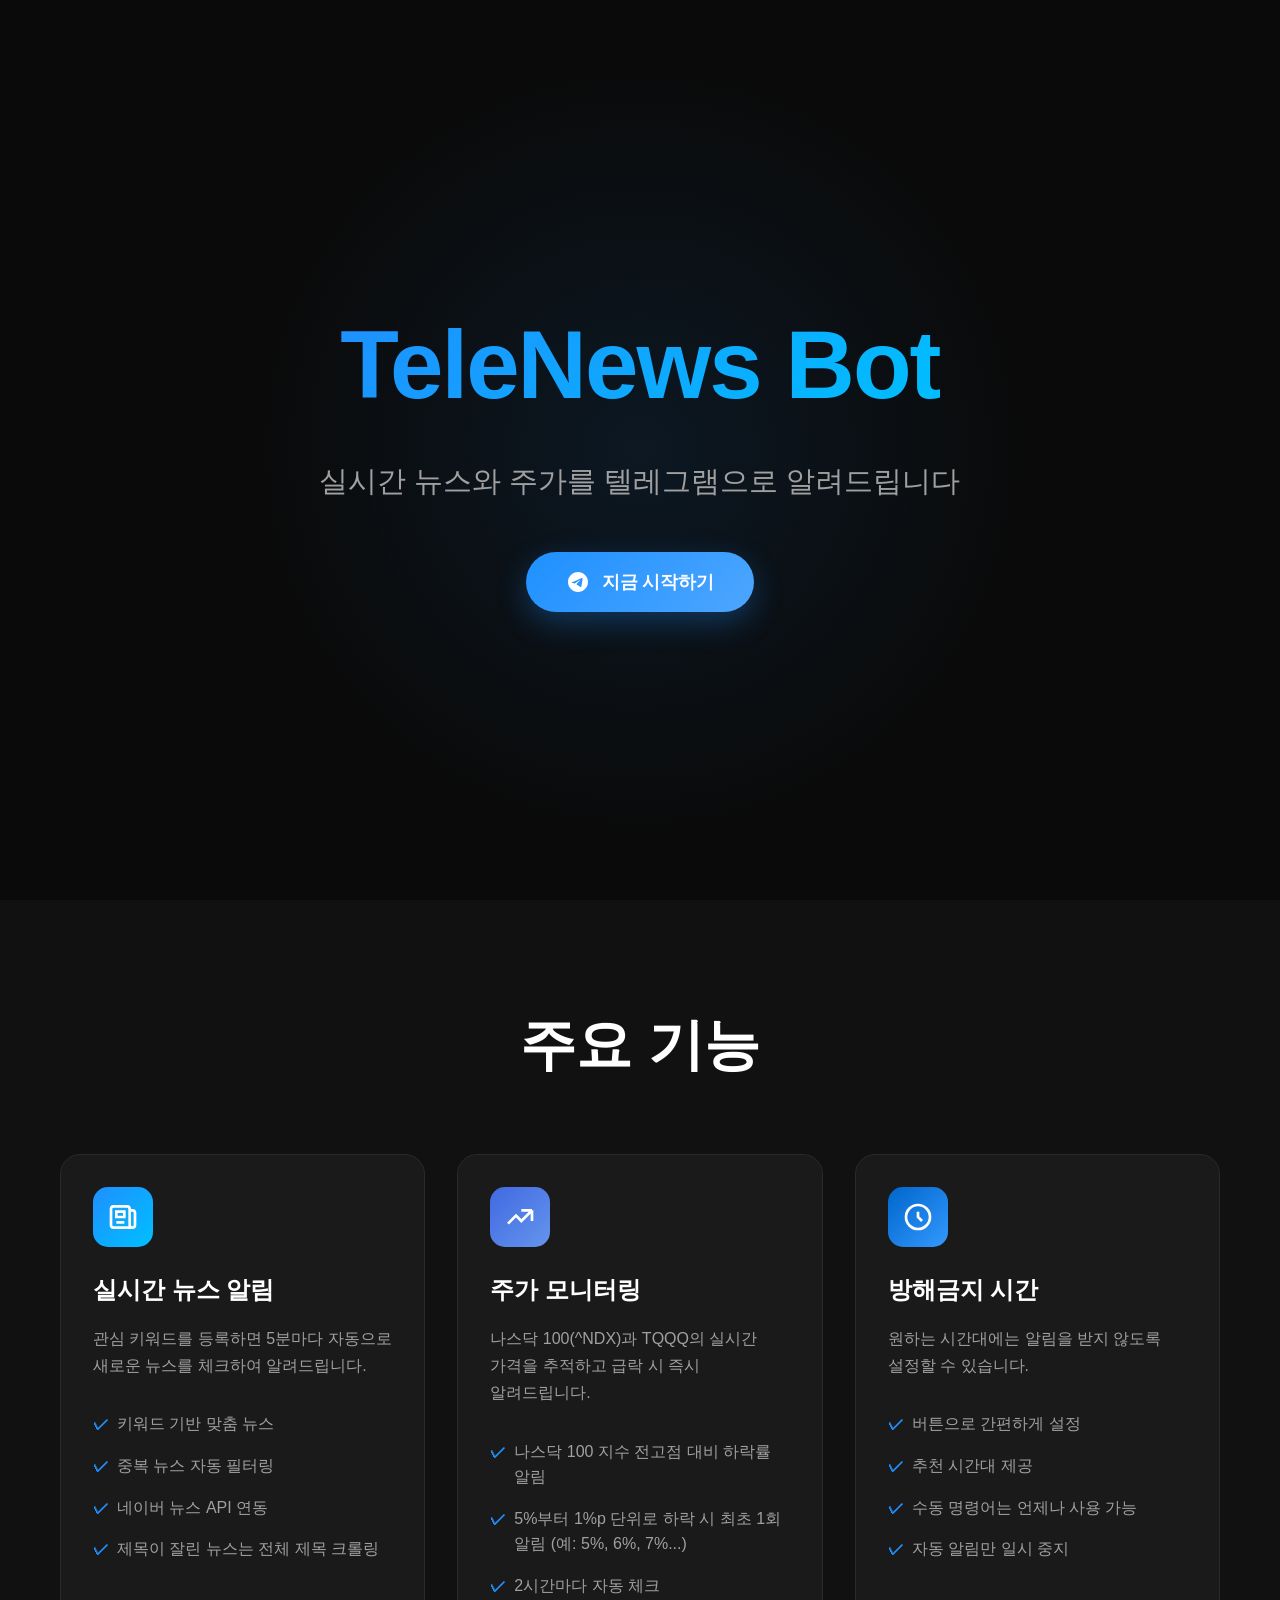
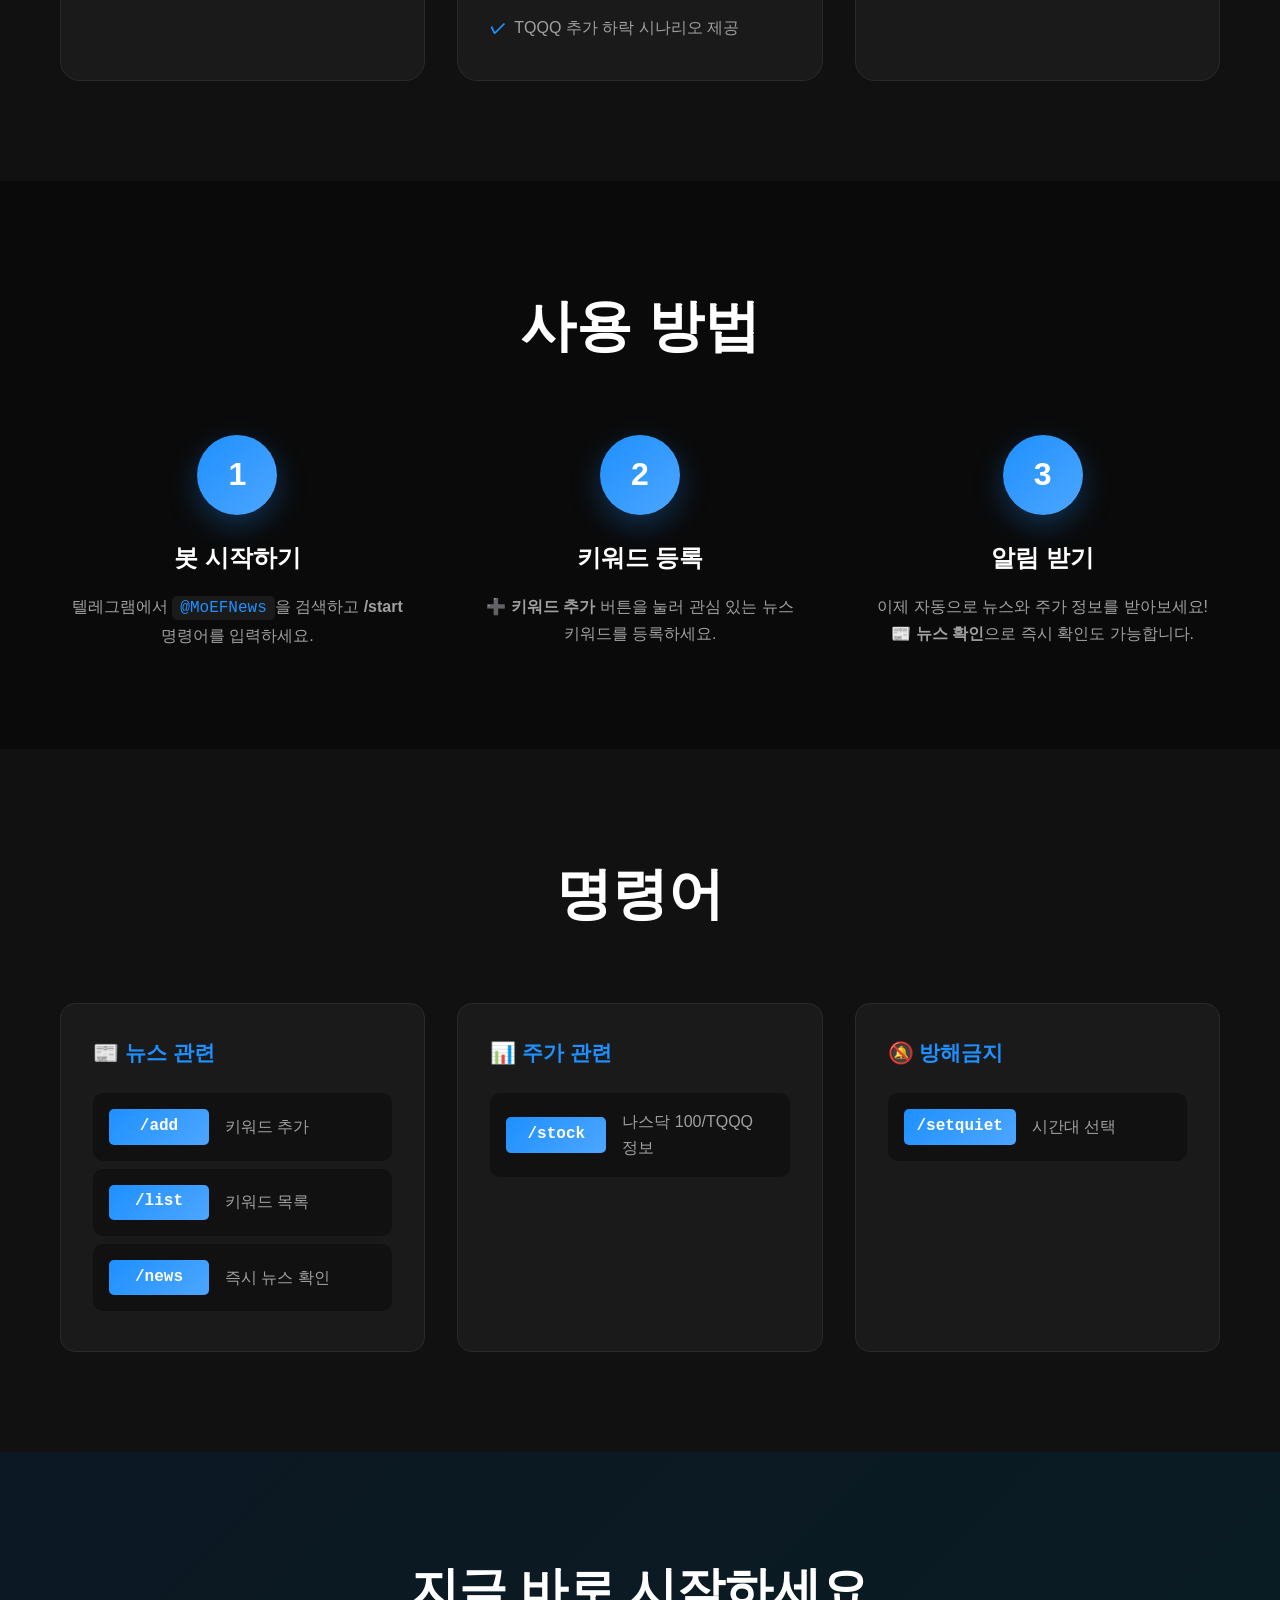
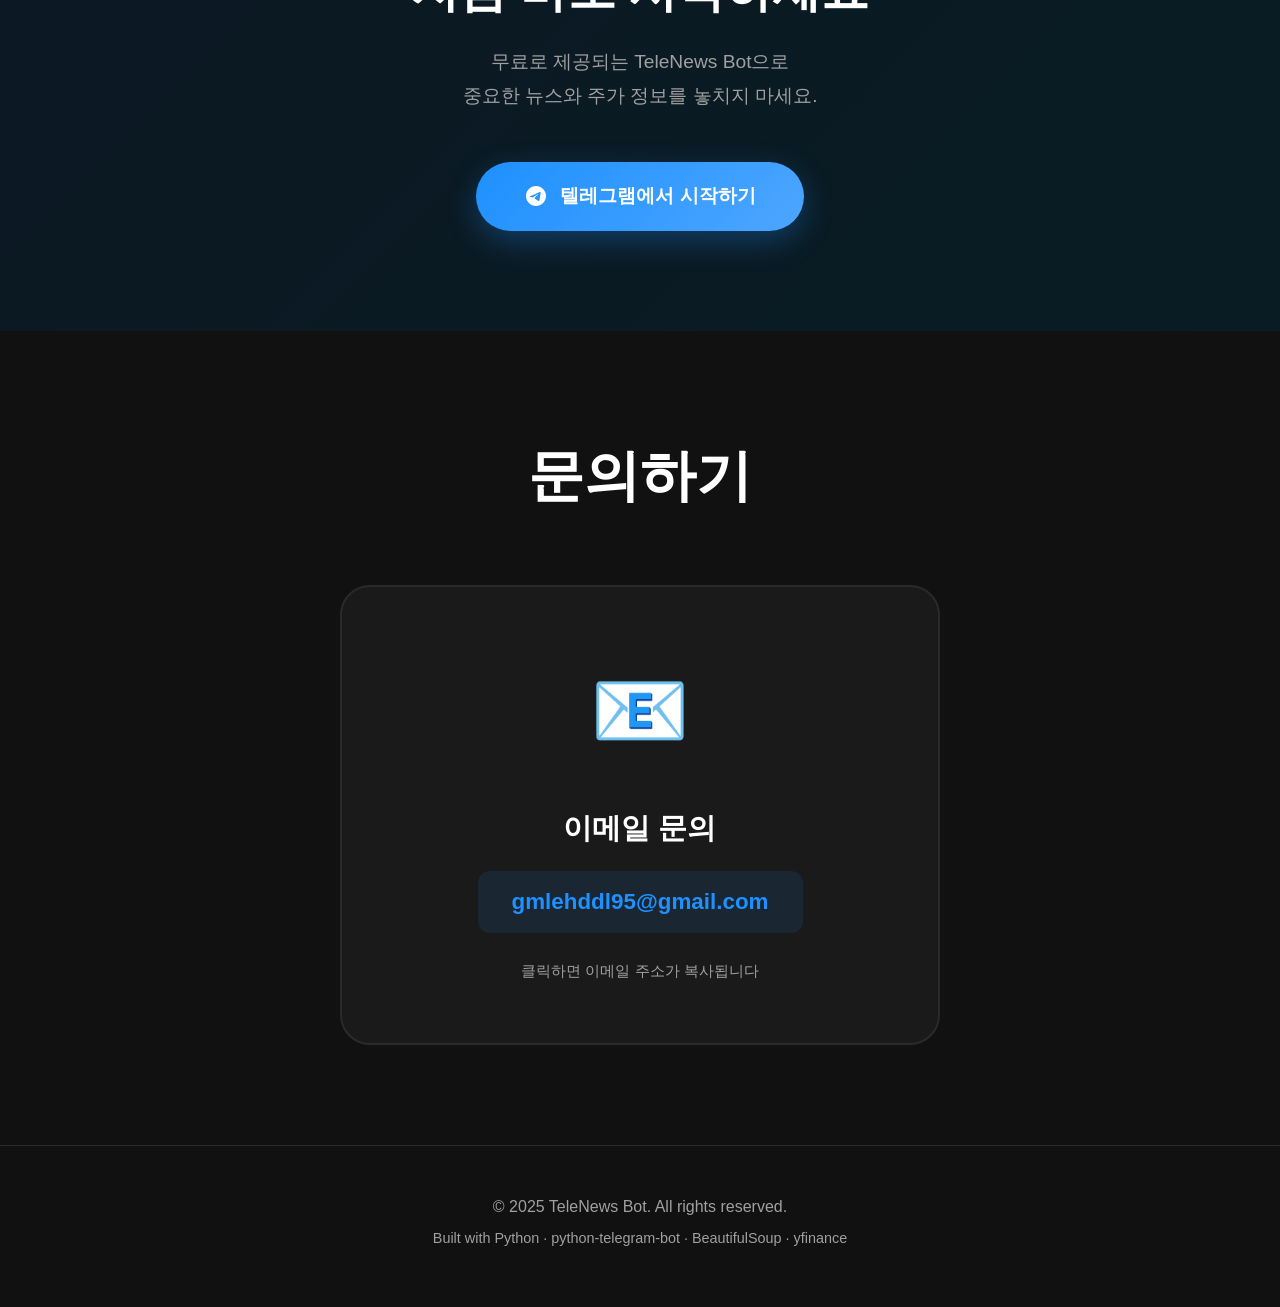
==== website/index.html @ cc32158d "TeleNews Bot v1.0 - 초기 배포" ====
<!DOCTYPE html>
<html lang="ko">
<head>
    <meta charset="UTF-8">
    <meta name="viewport" content="width=device-width, initial-scale=1.0">
    <title>TeleNews Bot - 실시간 뉴스 알림 텔레그램 봇</title>
    <link rel="stylesheet" href="style.css">
</head>
<body>
    <!-- Hero Section -->
    <section class="hero">
        <div class="container">
            <div class="hero-content">
                <h1 class="hero-title">
                    <span class="gradient-text">TeleNews Bot</span>
                </h1>
                <p class="hero-subtitle">
                    실시간 뉴스와 주가를 텔레그램으로 알려드립니다
                </p>
                <a href="https://t.me/MoEFNewsBot?start=welcome" class="cta-button" target="_blank">
                    <svg class="telegram-icon" viewBox="0 0 24 24" fill="currentColor">
                        <path d="M12 2C6.48 2 2 6.48 2 12s4.48 10 10 10 10-4.48 10-10S17.52 2 12 2zm4.64 6.8c-.15 1.58-.8 5.42-1.13 7.19-.14.75-.42 1-.68 1.03-.58.05-1.02-.38-1.58-.75-.88-.58-1.38-.94-2.23-1.5-.99-.65-.35-1.01.22-1.59.15-.15 2.71-2.48 2.76-2.69a.2.2 0 00-.05-.18c-.06-.05-.14-.03-.21-.02-.09.02-1.49.95-4.22 2.79-.4.27-.76.41-1.08.4-.36-.01-1.04-.2-1.55-.37-.63-.2-1.12-.31-1.08-.66.02-.18.27-.36.74-.55 2.92-1.27 4.86-2.11 5.83-2.51 2.78-1.16 3.35-1.36 3.73-1.36.08 0 .27.02.39.12.1.08.13.19.14.27-.01.06.01.24 0 .38z"/>
                    </svg>
                    지금 시작하기
                </a>
            </div>
        </div>
        <div class="hero-bg"></div>
    </section>

    <!-- Features Section -->
    <section class="features">
        <div class="container">
            <h2 class="section-title">주요 기능</h2>
            
            <div class="features-grid">
                <!-- Feature 1: News -->
                <div class="feature-card">
                    <div class="feature-icon news-icon">
                        <svg viewBox="0 0 24 24" fill="none" stroke="currentColor" stroke-width="2">
                            <path d="M19 20H5a2 2 0 01-2-2V6a2 2 0 012-2h10a2 2 0 012 2v1m2 13a2 2 0 01-2-2V7m2 13a2 2 0 002-2V9a2 2 0 00-2-2h-2m-4-3H9M7 16h6M7 8h6v4H7V8z"/>
                        </svg>
                    </div>
                    <h3 class="feature-title">실시간 뉴스 알림</h3>
                    <p class="feature-description">
                        관심 키워드를 등록하면 5분마다 자동으로 새로운 뉴스를 체크하여 알려드립니다.
                    </p>
                    <ul class="feature-list">
                        <li>키워드 기반 맞춤 뉴스</li>
                        <li>중복 뉴스 자동 필터링</li>
                        <li>네이버 뉴스 API 연동</li>
                        <li>제목이 잘린 뉴스는 전체 제목 크롤링</li>
                    </ul>
                </div>

                <!-- Feature 2: Stock -->
                <div class="feature-card">
                    <div class="feature-icon stock-icon">
                        <svg viewBox="0 0 24 24" fill="none" stroke="currentColor" stroke-width="2">
                            <path d="M13 7h8m0 0v8m0-8l-8 8-4-4-6 6"/>
                        </svg>
                    </div>
                    <h3 class="feature-title">주가 모니터링</h3>
                    <p class="feature-description">
                        나스닥 100(^NDX)과 TQQQ의 실시간 가격을 추적하고 급락 시 즉시 알려드립니다.
                    </p>
                    <ul class="feature-list">
                        <li>나스닥 100 지수 전고점 대비 하락률 알림</li>
                        <li>5%부터 1%p 단위로 하락 시 최초 1회 알림 (예: 5%, 6%, 7%...)</li>
                        <li>2시간마다 자동 체크</li>
                        <li>TQQQ 추가 하락 시나리오 제공</li>
                    </ul>
                </div>

                <!-- Feature 3: DND -->
                <div class="feature-card">
                    <div class="feature-icon dnd-icon">
                        <svg viewBox="0 0 24 24" fill="none" stroke="currentColor" stroke-width="2">
                            <path d="M12 8v4l3 3m6-3a9 9 0 11-18 0 9 9 0 0118 0z"/>
                        </svg>
                    </div>
                    <h3 class="feature-title">방해금지 시간</h3>
                    <p class="feature-description">
                        원하는 시간대에는 알림을 받지 않도록 설정할 수 있습니다.
                    </p>
                    <ul class="feature-list">
                        <li>버튼으로 간편하게 설정</li>
                        <li>추천 시간대 제공</li>
                        <li>수동 명령어는 언제나 사용 가능</li>
                        <li>자동 알림만 일시 중지</li>
                    </ul>
                </div>

            </div>
        </div>
    </section>

    <!-- How It Works Section -->
    <section class="how-it-works">
        <div class="container">
            <h2 class="section-title">사용 방법</h2>
            
            <div class="steps-grid">
                <div class="step">
                    <div class="step-number">1</div>
                    <h3 class="step-title">봇 시작하기</h3>
                    <p class="step-description">
                        텔레그램에서 <code>@MoEFNews</code>을 검색하고 <strong>/start</strong> 명령어를 입력하세요.
                    </p>
                </div>

                <div class="step">
                    <div class="step-number">2</div>
                    <h3 class="step-title">키워드 등록</h3>
                    <p class="step-description">
                        <strong>➕ 키워드 추가</strong> 버튼을 눌러 관심 있는 뉴스 키워드를 등록하세요.
                    </p>
                </div>

                <div class="step">
                    <div class="step-number">3</div>
                    <h3 class="step-title">알림 받기</h3>
                    <p class="step-description">
                        이제 자동으로 뉴스와 주가 정보를 받아보세요! <br> <strong>📰 뉴스 확인</strong>으로 즉시 확인도 가능합니다.
                    </p>
                </div>
            </div>
        </div>
    </section>

    <!-- Commands Section -->
    <section class="commands">
        <div class="container">
            <h2 class="section-title">명령어</h2>
            
            <div class="commands-grid">
                <div class="command-group">
                    <h3 class="command-group-title">📰 뉴스 관련</h3>
                    <div class="command-item">
                        <code>/add</code>
                        <span>키워드 추가</span>
                    </div>
                    <div class="command-item">
                        <code>/list</code>
                        <span>키워드 목록</span>
                    </div>
                    <div class="command-item">
                        <code>/news</code>
                        <span>즉시 뉴스 확인</span>
                    </div>
                </div>

                <div class="command-group">
                    <h3 class="command-group-title">📊 주가 관련</h3>
                    <div class="command-item">
                        <code>/stock</code>
                        <span>나스닥 100/TQQQ 정보</span>
                    </div>
                </div>

                <div class="command-group">
                    <h3 class="command-group-title">🔕 방해금지</h3>
                    <div class="command-item">
                        <code>/setquiet</code>
                        <span>시간대 선택</span>
                    </div>
                </div>
            </div>
        </div>
    </section>

    <!-- CTA Section -->
    <section class="cta-section">
        <div class="container">
            <h2 class="cta-title">지금 바로 시작하세요</h2>
            <p class="cta-subtitle">
                무료로 제공되는 TeleNews Bot으로<br>
                중요한 뉴스와 주가 정보를 놓치지 마세요.
            </p>
            <a href="https://t.me/MoEFNewsBot?start=welcome" class="cta-button large" target="_blank">
                <svg class="telegram-icon" viewBox="0 0 24 24" fill="currentColor">
                    <path d="M12 2C6.48 2 2 6.48 2 12s4.48 10 10 10 10-4.48 10-10S17.52 2 12 2zm4.64 6.8c-.15 1.58-.8 5.42-1.13 7.19-.14.75-.42 1-.68 1.03-.58.05-1.02-.38-1.58-.75-.88-.58-1.38-.94-2.23-1.5-.99-.65-.35-1.01.22-1.59.15-.15 2.71-2.48 2.76-2.69a.2.2 0 00-.05-.18c-.06-.05-.14-.03-.21-.02-.09.02-1.49.95-4.22 2.79-.4.27-.76.41-1.08.4-.36-.01-1.04-.2-1.55-.37-.63-.2-1.12-.31-1.08-.66.02-.18.27-.36.74-.55 2.92-1.27 4.86-2.11 5.83-2.51 2.78-1.16 3.35-1.36 3.73-1.36.08 0 .27.02.39.12.1.08.13.19.14.27-.01.06.01.24 0 .38z"/>
                </svg>
                텔레그램에서 시작하기
            </a>
        </div>
    </section>

    <!-- Contact Section -->
    <section class="contact" id="contact">
        <div class="container">
            <h2 class="section-title">문의하기</h2>
            

            <div class="contact-simple">
                <div class="email-card">
                    <div class="email-icon">📧</div>
                    <h3>이메일 문의</h3>
                    <button class="email-link" id="copyEmailBtn" data-email="gmlehddl95@gmail.com">
                        gmlehddl95@gmail.com
                    </button>
                    <p class="email-note" id="emailNote">클릭하면 이메일 주소가 복사됩니다</p>
                </div>
            </div>
        </div>
    </section>

    <!-- Footer -->
    <footer class="footer">
        <div class="container">
            <p>&copy; 2025 TeleNews Bot. All rights reserved.</p>
            <p class="footer-tech">
                Built with Python · python-telegram-bot · BeautifulSoup · yfinance
            </p>
        </div>
    </footer>

    <script src="script.js"></script>
</body>
</html>
---- website/style.css ----
* {
    margin: 0;
    padding: 0;
    box-sizing: border-box;
}

:root {
    --bg-primary: #0a0a0a;
    --bg-secondary: #111111;
    --bg-card: #1a1a1a;
    --text-primary: #ffffff;
    --text-secondary: #a0a0a0;
    --accent-blue: #1e90ff;
    --accent-blue-dark: #1570cd;
    --accent-blue-light: #4da6ff;
    --gradient-start: #1e90ff;
    --gradient-end: #00bfff;
    --border-color: #2a2a2a;
}

body {
    font-family: -apple-system, BlinkMacSystemFont, 'Segoe UI', Roboto, 'Helvetica Neue', Arial, sans-serif;
    background-color: var(--bg-primary);
    color: var(--text-primary);
    line-height: 1.6;
    overflow-x: hidden;
    word-break: keep-all;
    word-wrap: break-word;
}

.container {
    max-width: 1200px;
    margin: 0 auto;
    padding: 0 20px;
}

/* Hero Section */
.hero {
    position: relative;
    min-height: 100vh;
    display: flex;
    align-items: center;
    justify-content: center;
    overflow: hidden;
}

.hero-bg {
    position: absolute;
    top: 0;
    left: 0;
    right: 0;
    bottom: 0;
    background: radial-gradient(circle at 50% 50%, rgba(30, 144, 255, 0.1) 0%, transparent 50%);
    z-index: 0;
}

.hero-content {
    position: relative;
    z-index: 1;
    text-align: center;
    animation: fadeInUp 1s ease-out;
}

.hero-title {
    font-size: clamp(3rem, 8vw, 6rem);
    font-weight: 800;
    margin-bottom: 1rem;
    letter-spacing: -0.02em;
}

.gradient-text {
    background: linear-gradient(135deg, var(--gradient-start), var(--gradient-end));
    -webkit-background-clip: text;
    -webkit-text-fill-color: transparent;
    background-clip: text;
}

.hero-subtitle {
    font-size: clamp(1.2rem, 3vw, 1.8rem);
    color: var(--text-secondary);
    margin-bottom: 3rem;
    font-weight: 300;
}

.cta-button {
    display: inline-flex;
    align-items: center;
    gap: 0.75rem;
    padding: 1rem 2.5rem;
    background: linear-gradient(135deg, var(--accent-blue), var(--accent-blue-light));
    color: white;
    text-decoration: none;
    border-radius: 50px;
    font-size: 1.1rem;
    font-weight: 600;
    transition: all 0.3s ease;
    box-shadow: 0 10px 30px rgba(30, 144, 255, 0.3);
}

.cta-button:hover {
    transform: translateY(-3px);
    box-shadow: 0 15px 40px rgba(30, 144, 255, 0.4);
}

.cta-button.large {
    padding: 1.2rem 3rem;
    font-size: 1.2rem;
}

.telegram-icon {
    width: 24px;
    height: 24px;
}

/* Section Styles */
section {
    padding: 100px 0;
}

.section-title {
    font-size: clamp(2.5rem, 5vw, 3.5rem);
    text-align: center;
    margin-bottom: 4rem;
    font-weight: 700;
}

/* Features Section */
.features {
    background-color: var(--bg-secondary);
}

.features-grid {
    display: grid;
    grid-template-columns: repeat(auto-fit, minmax(280px, 1fr));
    gap: 2rem;
}

.feature-card {
    background: var(--bg-card);
    border: 1px solid var(--border-color);
    border-radius: 20px;
    padding: 2rem;
    transition: all 0.3s ease;
}

.feature-card:hover {
    transform: translateY(-10px);
    border-color: var(--accent-blue);
    box-shadow: 0 20px 40px rgba(30, 144, 255, 0.2);
}

.feature-icon {
    width: 60px;
    height: 60px;
    border-radius: 15px;
    display: flex;
    align-items: center;
    justify-content: center;
    margin-bottom: 1.5rem;
}

.feature-icon svg {
    width: 32px;
    height: 32px;
}

.news-icon {
    background: linear-gradient(135deg, #1e90ff, #00bfff);
    color: white;
}

.stock-icon {
    background: linear-gradient(135deg, #4169e1, #6495ed);
    color: white;
}

.dnd-icon {
    background: linear-gradient(135deg, #0066cc, #3399ff);
    color: white;
}

.ui-icon {
    background: linear-gradient(135deg, #1e3a8a, #3b82f6);
    color: white;
}

.feature-title {
    font-size: 1.5rem;
    margin-bottom: 1rem;
    font-weight: 600;
}

.feature-description {
    color: var(--text-secondary);
    margin-bottom: 1.5rem;
    line-height: 1.7;
}

.feature-list {
    list-style: none;
}

.feature-list li {
    padding: 0.5rem 0;
    color: var(--text-secondary);
    position: relative;
    padding-left: 1.5rem;
}

.feature-list li::before {
    content: "✓";
    position: absolute;
    left: 0;
    color: var(--accent-blue);
    font-weight: bold;
}

/* How It Works Section */
.steps-grid {
    display: grid;
    grid-template-columns: repeat(auto-fit, minmax(300px, 1fr));
    gap: 3rem;
}

.step {
    text-align: center;
    position: relative;
}

.step-number {
    width: 80px;
    height: 80px;
    background: linear-gradient(135deg, var(--accent-blue), var(--accent-blue-light));
    border-radius: 50%;
    display: flex;
    align-items: center;
    justify-content: center;
    font-size: 2rem;
    font-weight: 700;
    margin: 0 auto 1.5rem;
    box-shadow: 0 10px 30px rgba(30, 144, 255, 0.3);
}

.step-title {
    font-size: 1.5rem;
    margin-bottom: 1rem;
    font-weight: 600;
}

.step-description {
    color: var(--text-secondary);
    line-height: 1.7;
}

.step-description code {
    background: var(--bg-card);
    padding: 0.2rem 0.5rem;
    border-radius: 5px;
    color: var(--accent-blue);
    font-family: 'Courier New', monospace;
}

/* Commands Section */
.commands {
    background-color: var(--bg-secondary);
}

.commands-grid {
    display: grid;
    grid-template-columns: repeat(auto-fit, minmax(300px, 1fr));
    gap: 2rem;
}

.command-group {
    background: var(--bg-card);
    border: 1px solid var(--border-color);
    border-radius: 15px;
    padding: 2rem;
}

.command-group-title {
    font-size: 1.3rem;
    margin-bottom: 1.5rem;
    color: var(--accent-blue);
    font-weight: 600;
}

.command-item {
    display: flex;
    align-items: center;
    gap: 1rem;
    padding: 1rem;
    margin-bottom: 0.5rem;
    background: var(--bg-secondary);
    border-radius: 10px;
    transition: all 0.2s ease;
}

.command-item:hover {
    background: var(--bg-primary);
    transform: translateX(5px);
}

.command-item code {
    background: linear-gradient(135deg, var(--accent-blue), var(--accent-blue-light));
    color: white;
    padding: 0.3rem 0.8rem;
    border-radius: 5px;
    font-family: 'Courier New', monospace;
    font-weight: 600;
    min-width: 100px;
    text-align: center;
}

.command-item span {
    color: var(--text-secondary);
}

/* CTA Section */
.cta-section {
    text-align: center;
    background: linear-gradient(135deg, rgba(30, 144, 255, 0.1), rgba(0, 191, 255, 0.1));
}

.cta-title {
    font-size: clamp(2rem, 4vw, 3rem);
    margin-bottom: 1rem;
    font-weight: 700;
}

.cta-subtitle {
    font-size: 1.2rem;
    color: var(--text-secondary);
    margin-bottom: 3rem;
    line-height: 1.8;
}

/* Contact Section */
.contact {
    background-color: var(--bg-secondary);
}

.contact-simple {
    max-width: 600px;
    margin: 0 auto;
}

.email-card {
    background: var(--bg-card);
    padding: 60px 40px;
    border-radius: 30px;
    border: 2px solid var(--border-color);
    text-align: center;
    transition: all 0.4s ease;
}

.email-card:hover {
    transform: translateY(-10px);
    border-color: var(--accent-blue);
    box-shadow: 0 20px 60px rgba(30, 144, 255, 0.2);
}

.email-icon {
    font-size: 5rem;
    margin-bottom: 30px;
    animation: float 3s ease-in-out infinite;
}

.email-card h3 {
    font-size: 1.8rem;
    color: var(--text-primary);
    margin-bottom: 20px;
    font-weight: 700;
}

.email-link {
    display: inline-block;
    font-size: 1.4rem;
    color: var(--accent-blue);
    text-decoration: none;
    padding: 16px 32px;
    background: rgba(30, 144, 255, 0.1);
    border-radius: 12px;
    margin-bottom: 16px;
    transition: all 0.3s ease;
    font-weight: 600;
    border: 2px solid transparent;
    cursor: pointer;
    font-family: inherit;
}

.email-link:hover {
    background: rgba(30, 144, 255, 0.2);
    transform: scale(1.05);
    border-color: var(--accent-blue);
}

.email-link:active {
    transform: scale(0.98);
}

.email-link.copied {
    background: rgba(34, 197, 94, 0.2);
    border-color: #22c55e;
    color: #22c55e;
}

.email-note {
    color: var(--text-secondary);
    font-size: 0.95rem;
    margin-top: 10px;
}

/* Footer */
.footer {
    background-color: var(--bg-secondary);
    text-align: center;
    padding: 3rem 0;
    border-top: 1px solid var(--border-color);
}

.footer p {
    color: var(--text-secondary);
    margin-bottom: 0.5rem;
}

.footer-tech {
    font-size: 0.9rem;
    color: #666;
}

/* Animations */
@keyframes fadeInUp {
    from {
        opacity: 0;
        transform: translateY(30px);
    }
    to {
        opacity: 1;
        transform: translateY(0);
    }
}

/* Responsive Design */
@media (max-width: 768px) {
    section {
        padding: 60px 0;
    }

    .hero {
        min-height: 80vh;
    }

    .features-grid,
    .steps-grid,
    .commands-grid {
        grid-template-columns: 1fr;
    }

    .email-card {
        padding: 40px 20px;
    }

    .email-link {
        font-size: 1.1rem;
        padding: 12px 24px;
    }

    .cta-button {
        padding: 0.9rem 2rem;
        font-size: 1rem;
    }

    .cta-button.large {
        padding: 1rem 2.5rem;
        font-size: 1.1rem;
    }
}

/* Smooth Scrolling */
html {
    scroll-behavior: smooth;
}

/* Selection */
::selection {
    background-color: var(--accent-blue);
    color: white;
}
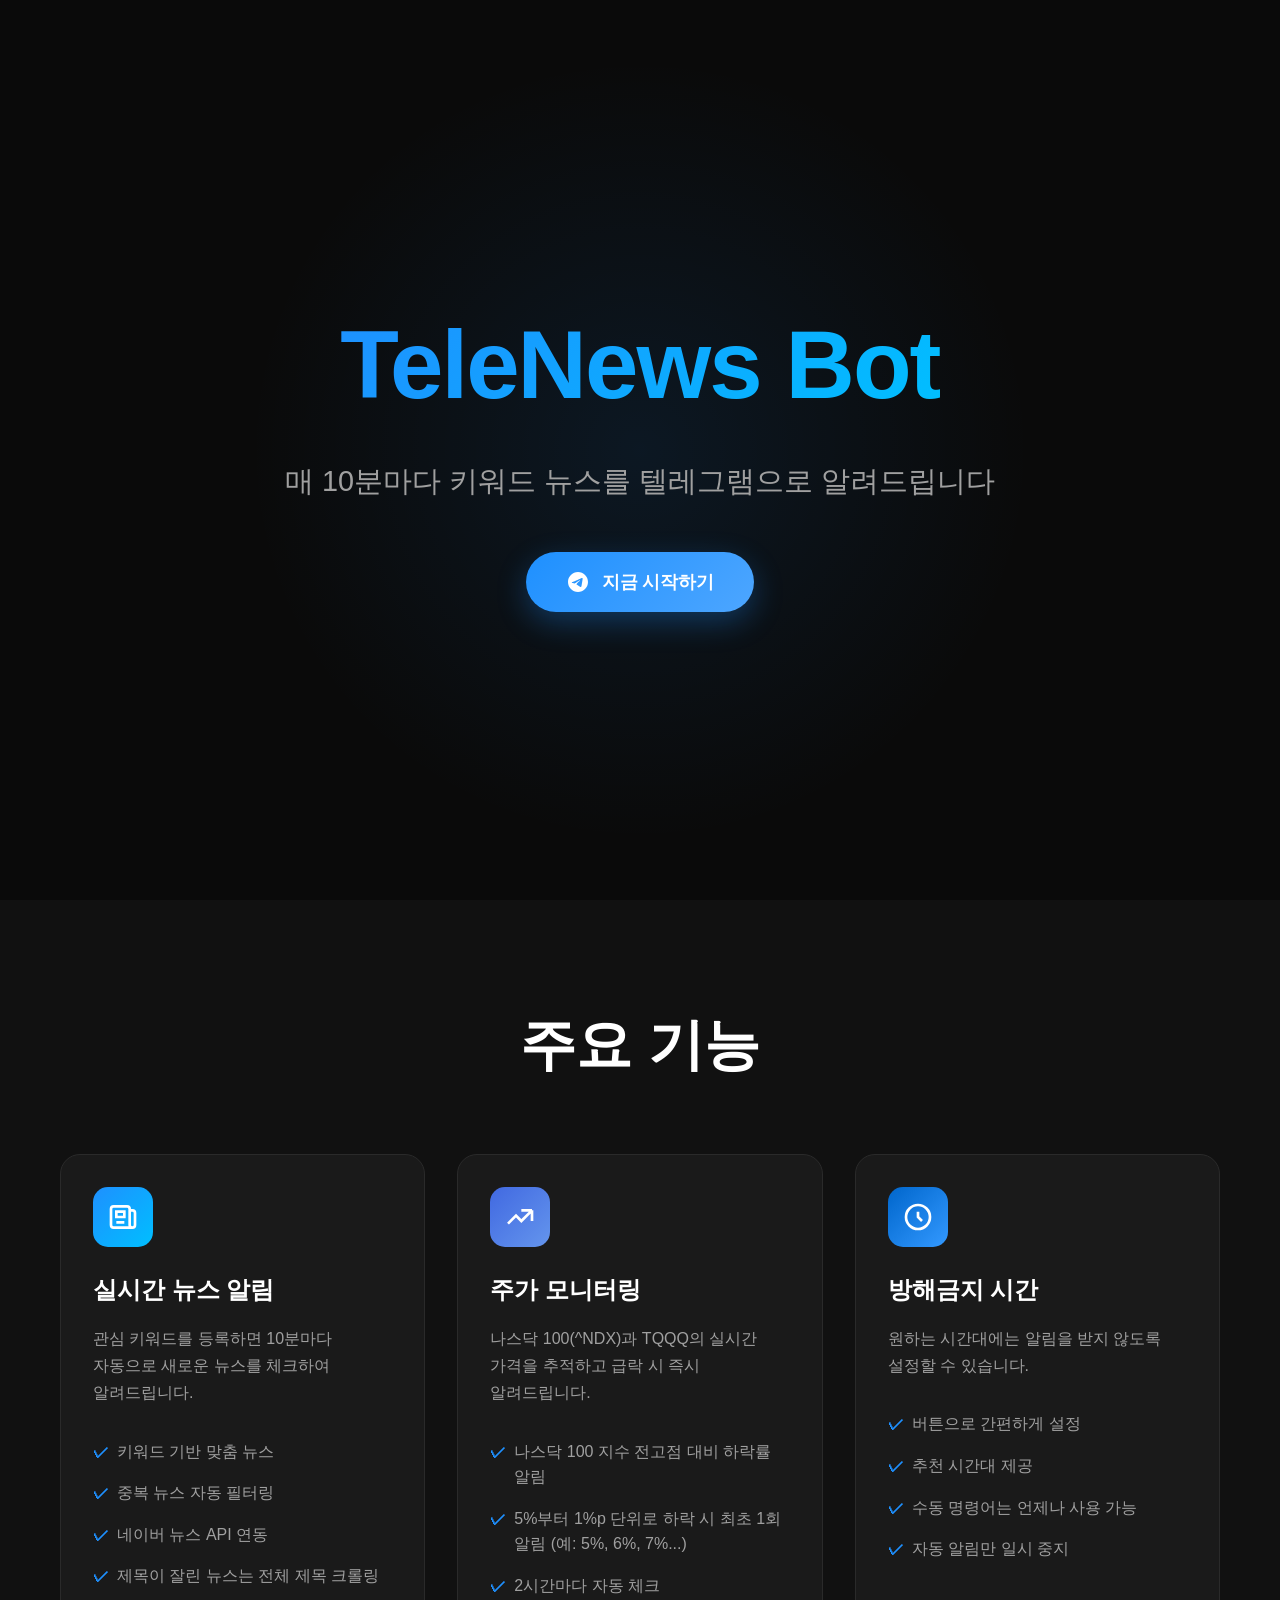
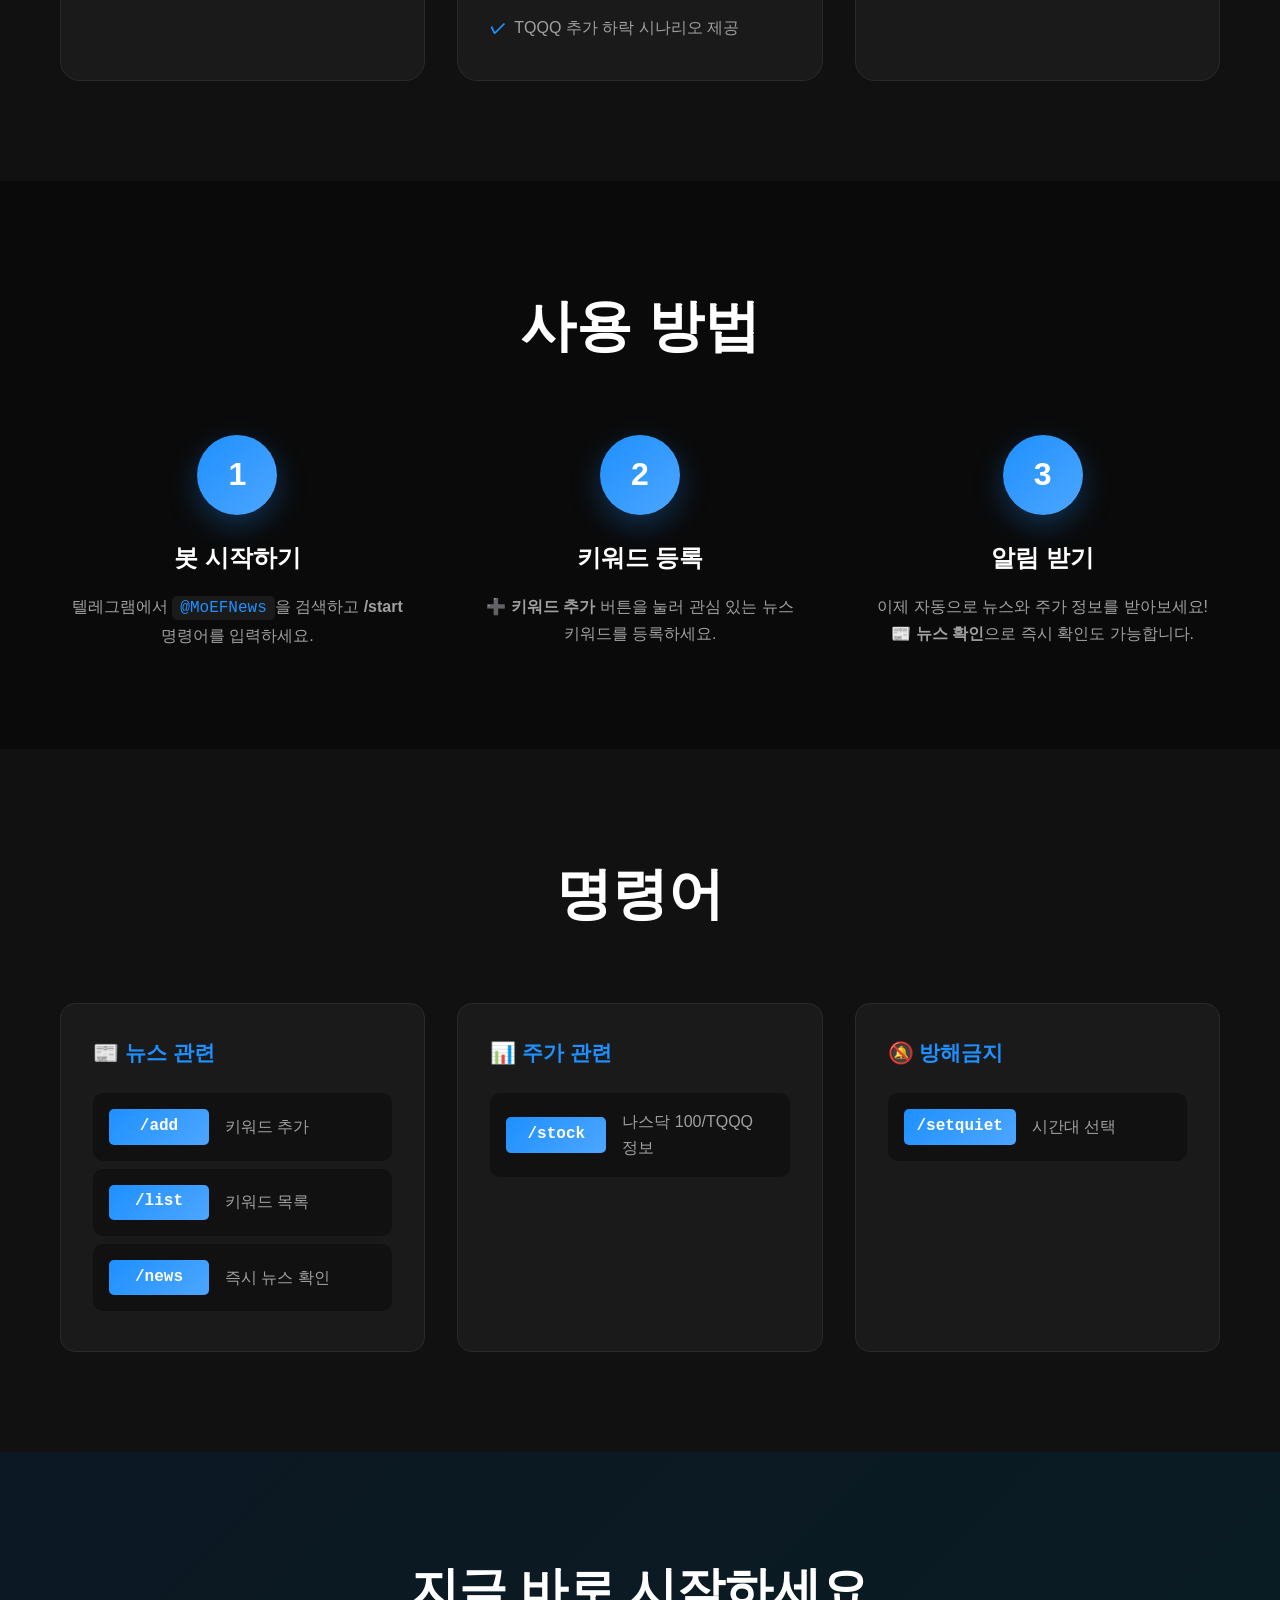
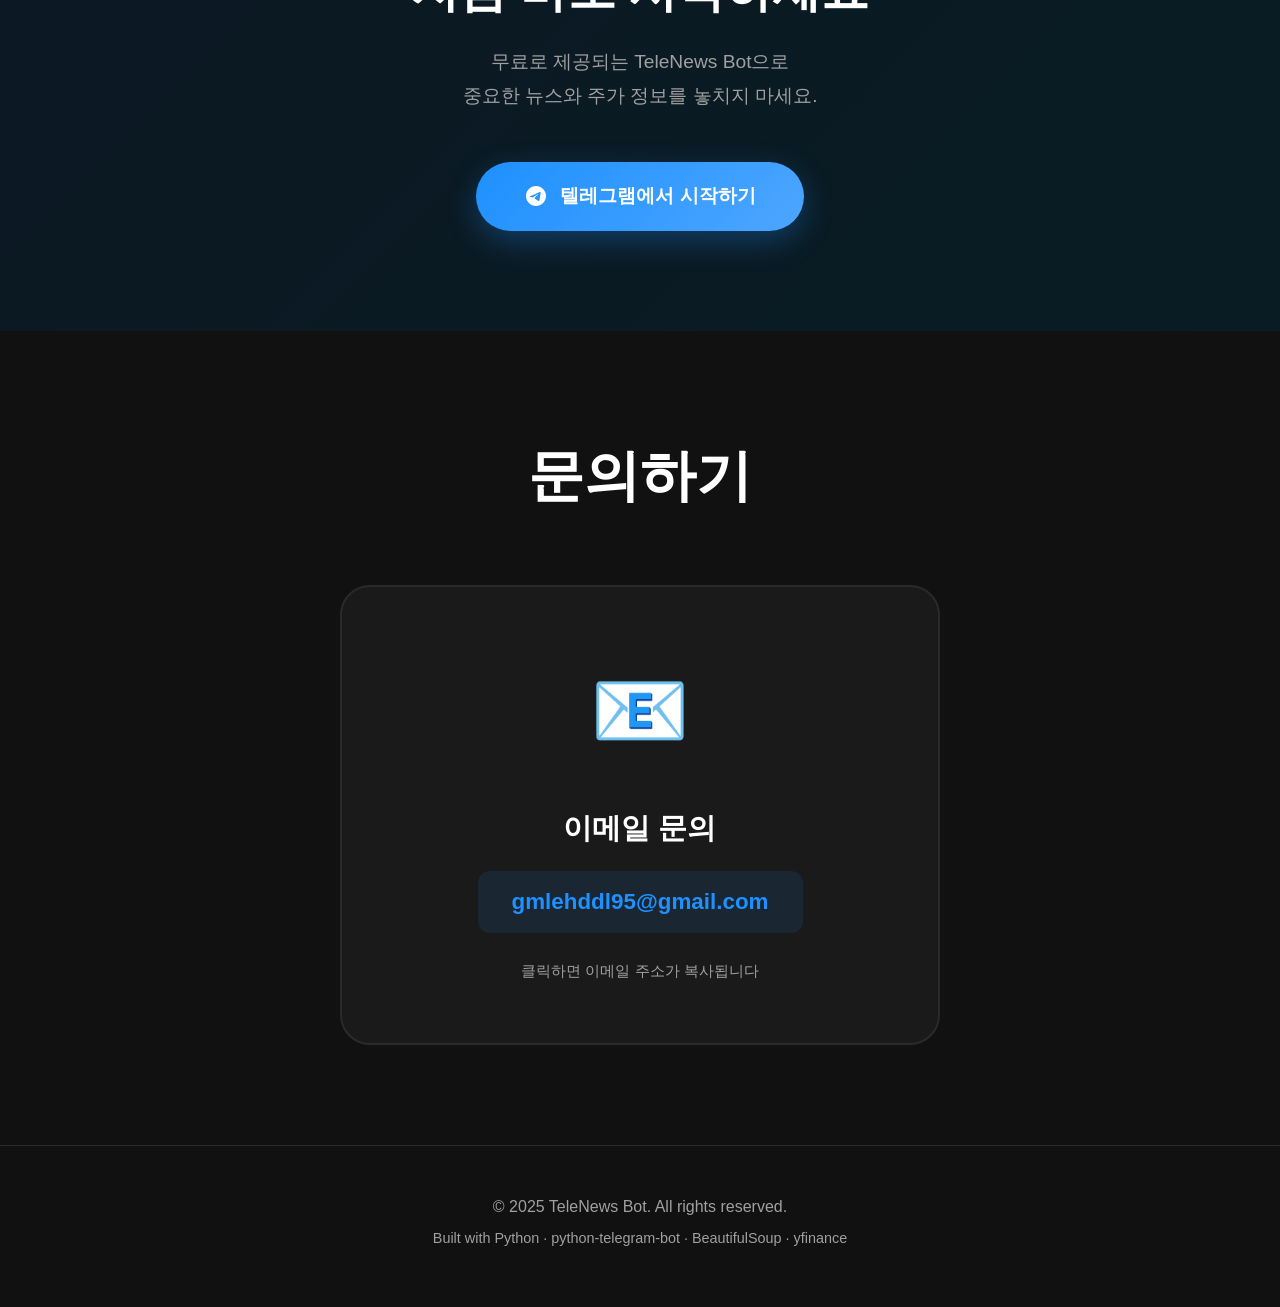
==== commit e5ff44a3: "웹사이트 index.html 수정" ====
--- a/website/index.html
+++ b/website/index.html
@@ -15,7 +15,7 @@
                     <span class="gradient-text">TeleNews Bot</span>
                 </h1>
                 <p class="hero-subtitle">
-                    실시간 뉴스와 주가를 텔레그램으로 알려드립니다
+                    매 10분마다 키워드 뉴스를 텔레그램으로 알려드립니다
                 </p>
                 <a href="https://t.me/MoEFNewsBot?start=welcome" class="cta-button" target="_blank">
                     <svg class="telegram-icon" viewBox="0 0 24 24" fill="currentColor">
@@ -43,7 +43,7 @@
                     </div>
                     <h3 class="feature-title">실시간 뉴스 알림</h3>
                     <p class="feature-description">
-                        관심 키워드를 등록하면 5분마다 자동으로 새로운 뉴스를 체크하여 알려드립니다.
+                        관심 키워드를 등록하면 10분마다 자동으로 새로운 뉴스를 체크하여 알려드립니다.
                     </p>
                     <ul class="feature-list">
                         <li>키워드 기반 맞춤 뉴스</li>
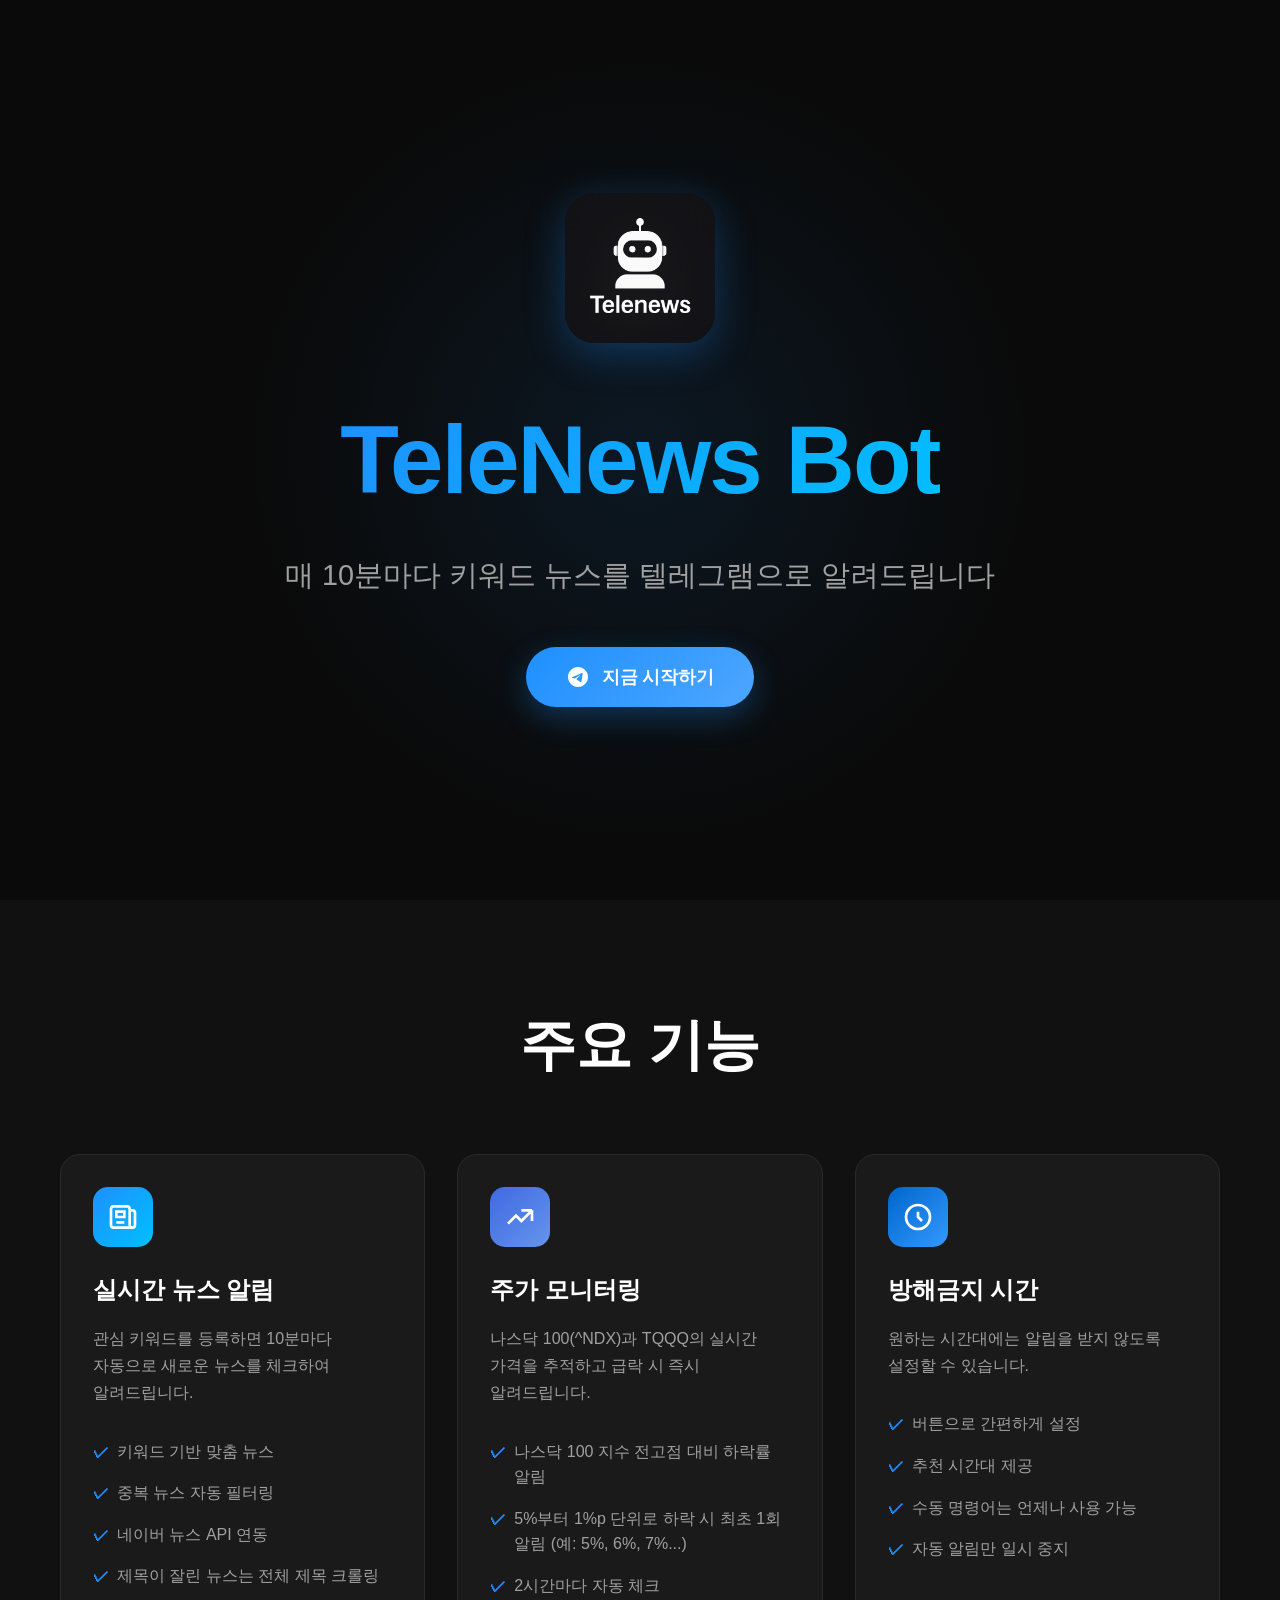
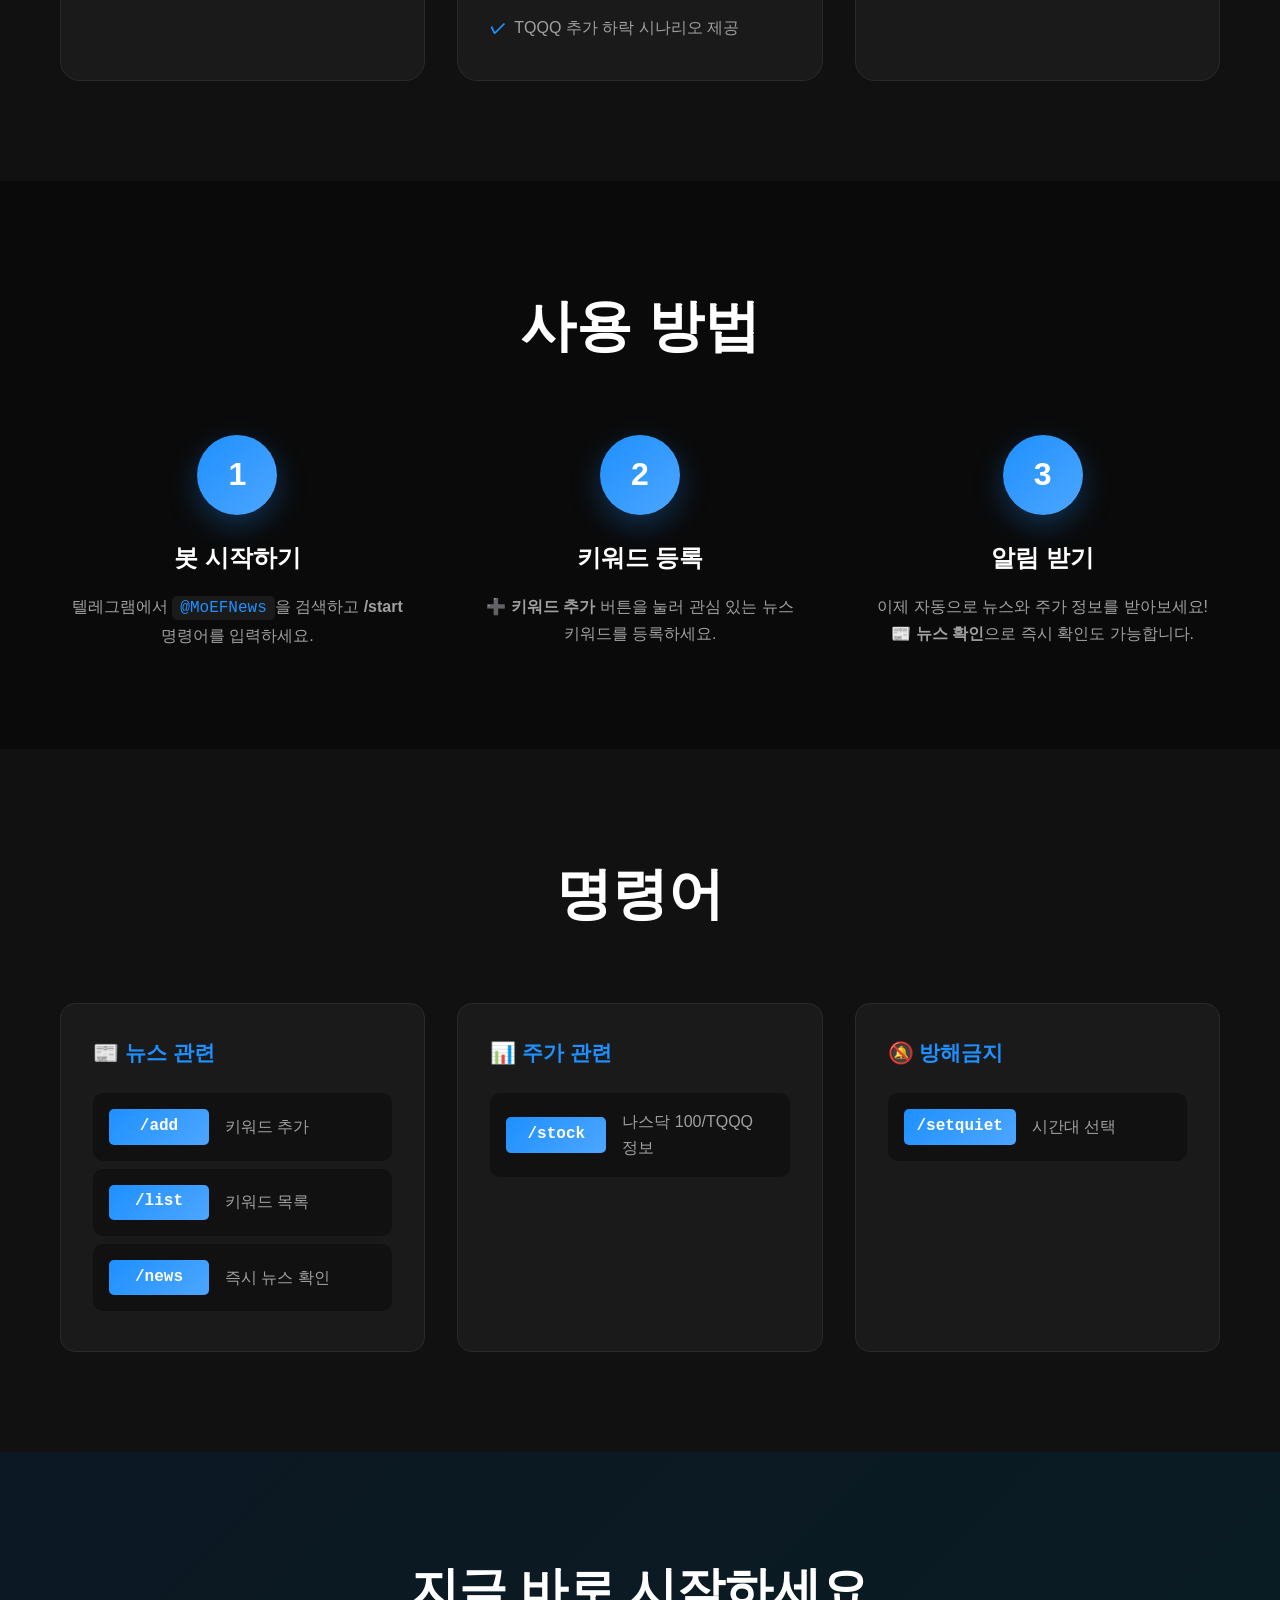
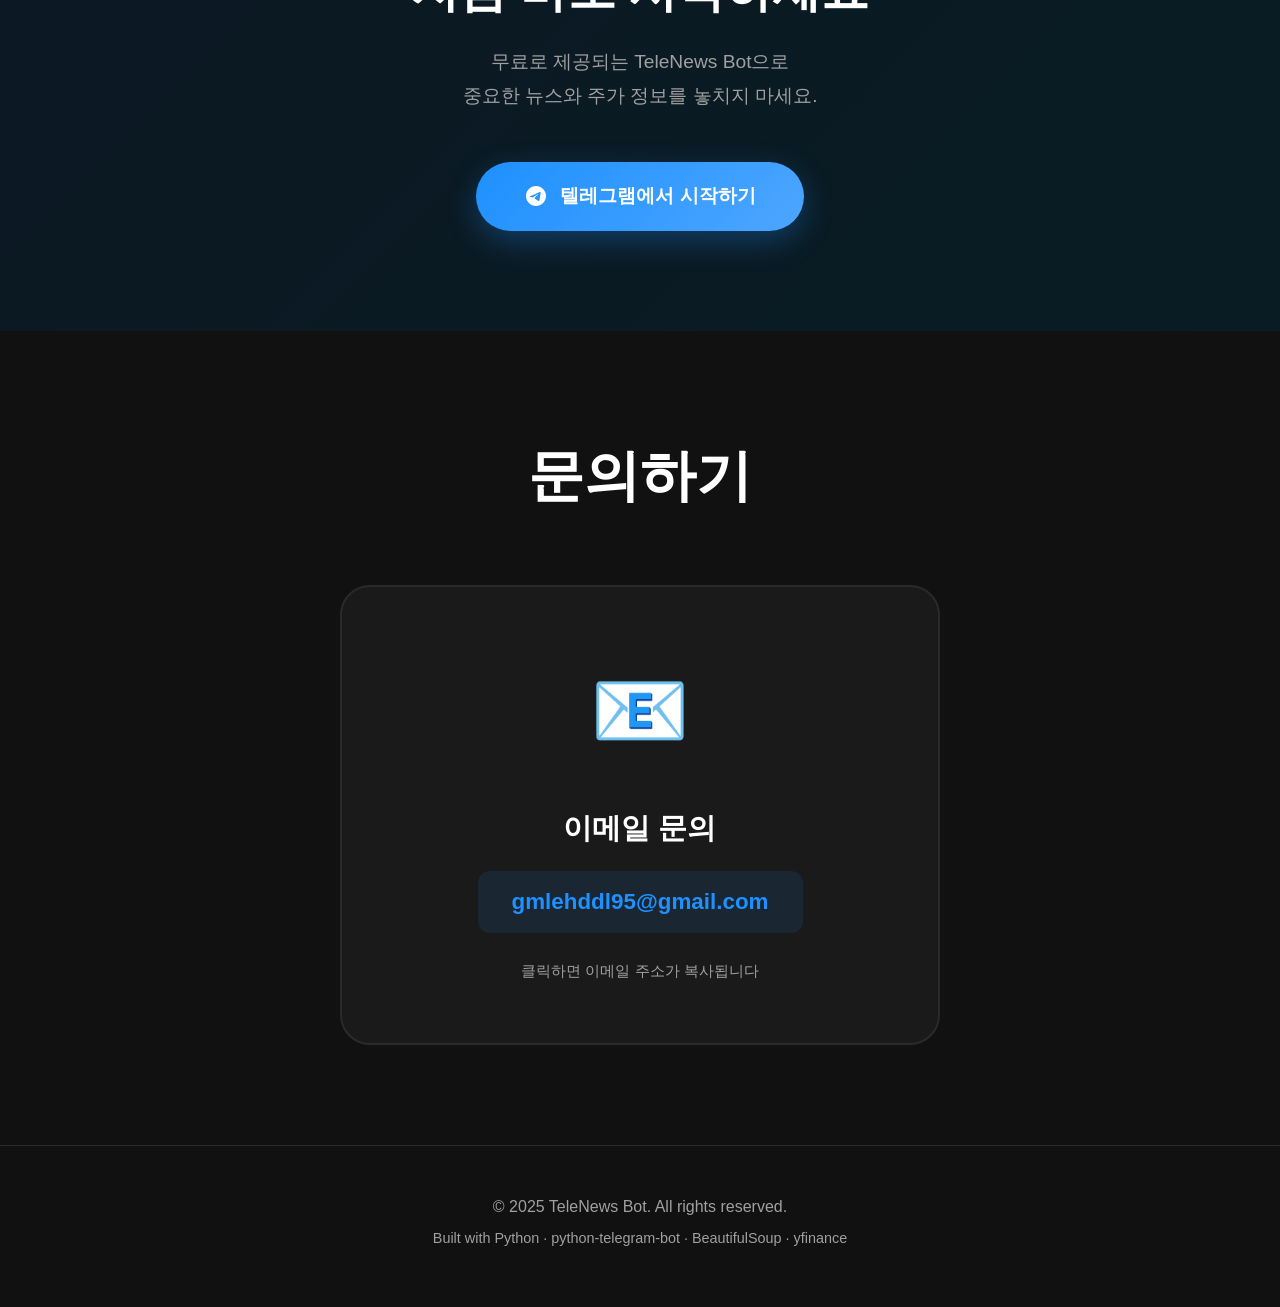
==== commit 6b1ffcd1: "웹사이트에 로고 추가: 타이틀 위 배치 및 파비콘 적용" ====
--- a/website/index.html
+++ b/website/index.html
@@ -4,6 +4,7 @@
     <meta charset="UTF-8">
     <meta name="viewport" content="width=device-width, initial-scale=1.0">
     <title>TeleNews Bot - 실시간 뉴스 알림 텔레그램 봇</title>
+    <link rel="icon" type="image/png" href="logo.png">
     <link rel="stylesheet" href="style.css">
 </head>
 <body>
@@ -11,6 +12,7 @@
     <section class="hero">
         <div class="container">
             <div class="hero-content">
+                <img src="logo.png" alt="TeleNews Logo" class="hero-logo">
                 <h1 class="hero-title">
                     <span class="gradient-text">TeleNews Bot</span>
                 </h1>
--- a/website/style.css
+++ b/website/style.css
@@ -59,6 +59,35 @@
     z-index: 1;
     text-align: center;
     animation: fadeInUp 1s ease-out;
+}
+
+.hero-logo {
+    width: 150px;
+    height: 150px;
+    margin-bottom: 2rem;
+    border-radius: 30px;
+    box-shadow: 0 10px 40px rgba(30, 144, 255, 0.3);
+    animation: fadeInDown 1s ease-out, float 3s ease-in-out infinite;
+}
+
+@keyframes fadeInDown {
+    from {
+        opacity: 0;
+        transform: translateY(-30px);
+    }
+    to {
+        opacity: 1;
+        transform: translateY(0);
+    }
+}
+
+@keyframes float {
+    0%, 100% {
+        transform: translateY(0);
+    }
+    50% {
+        transform: translateY(-10px);
+    }
 }
 
 .hero-title {
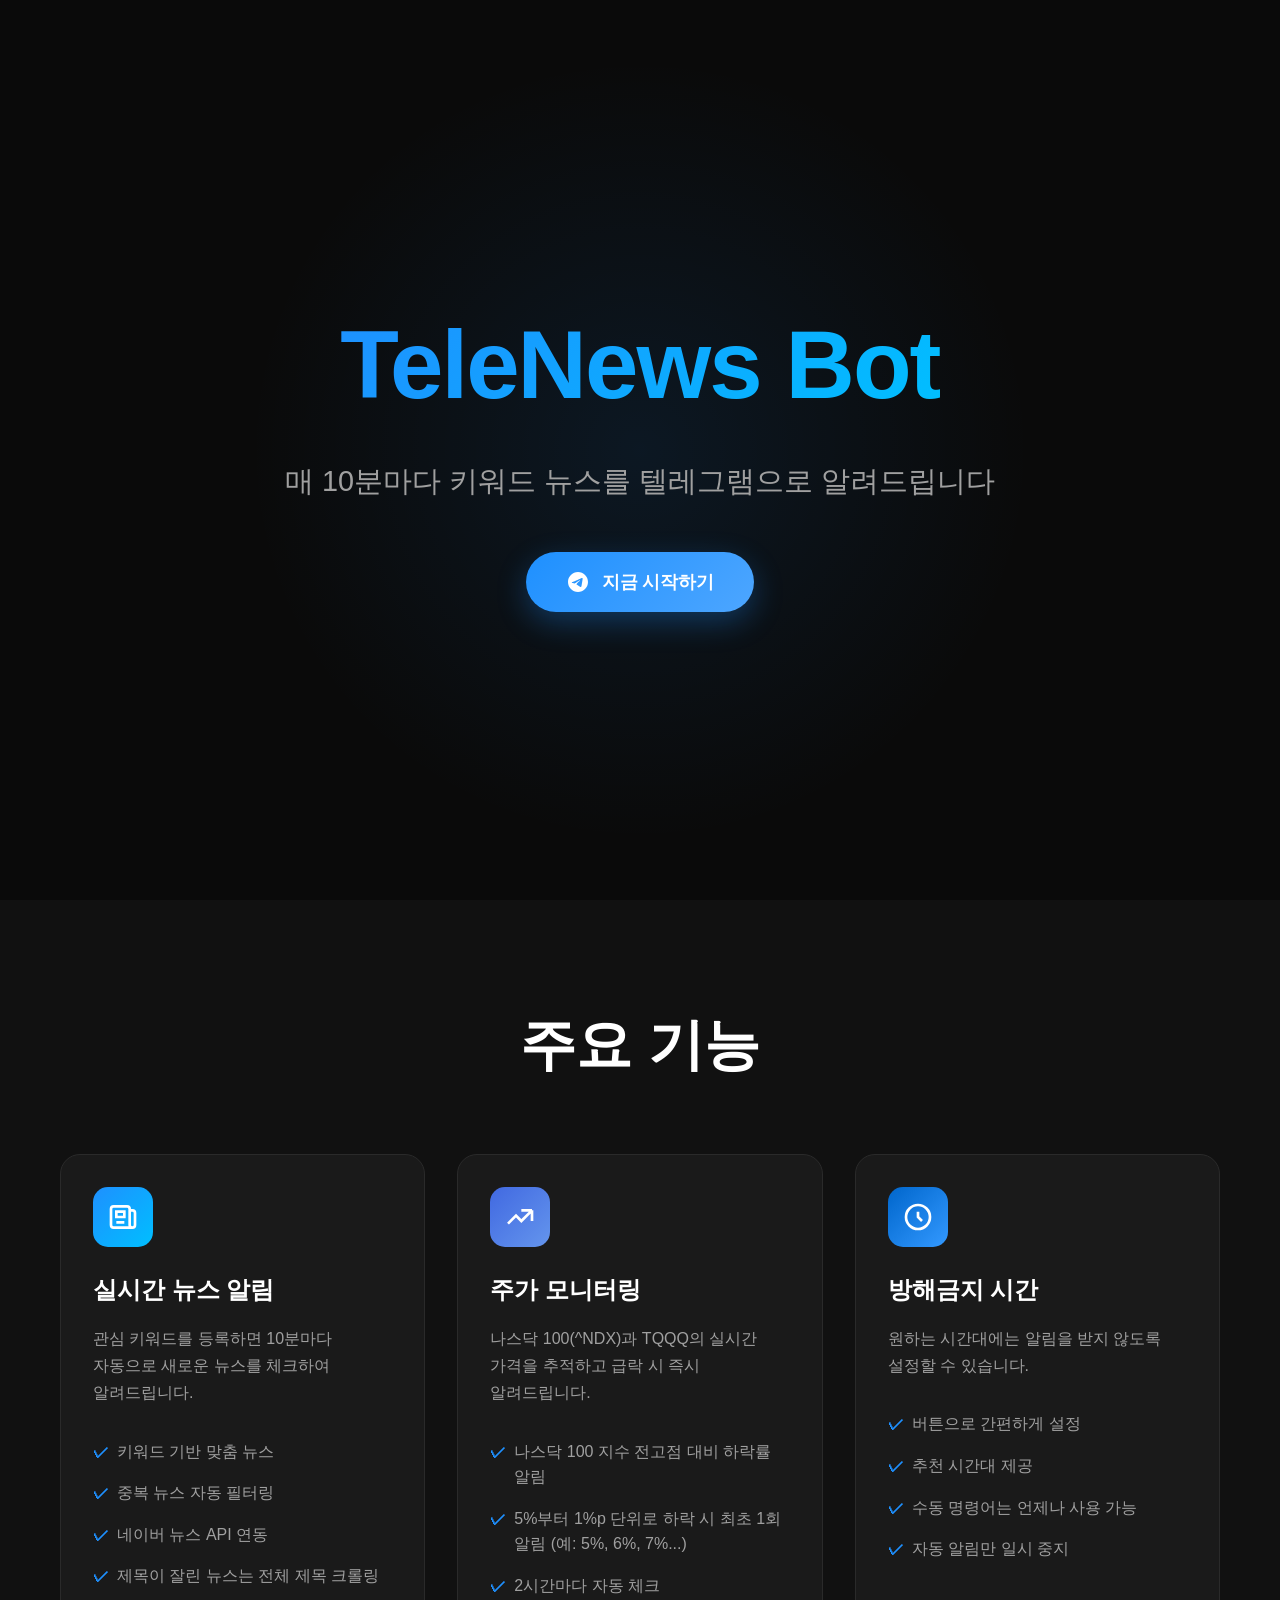
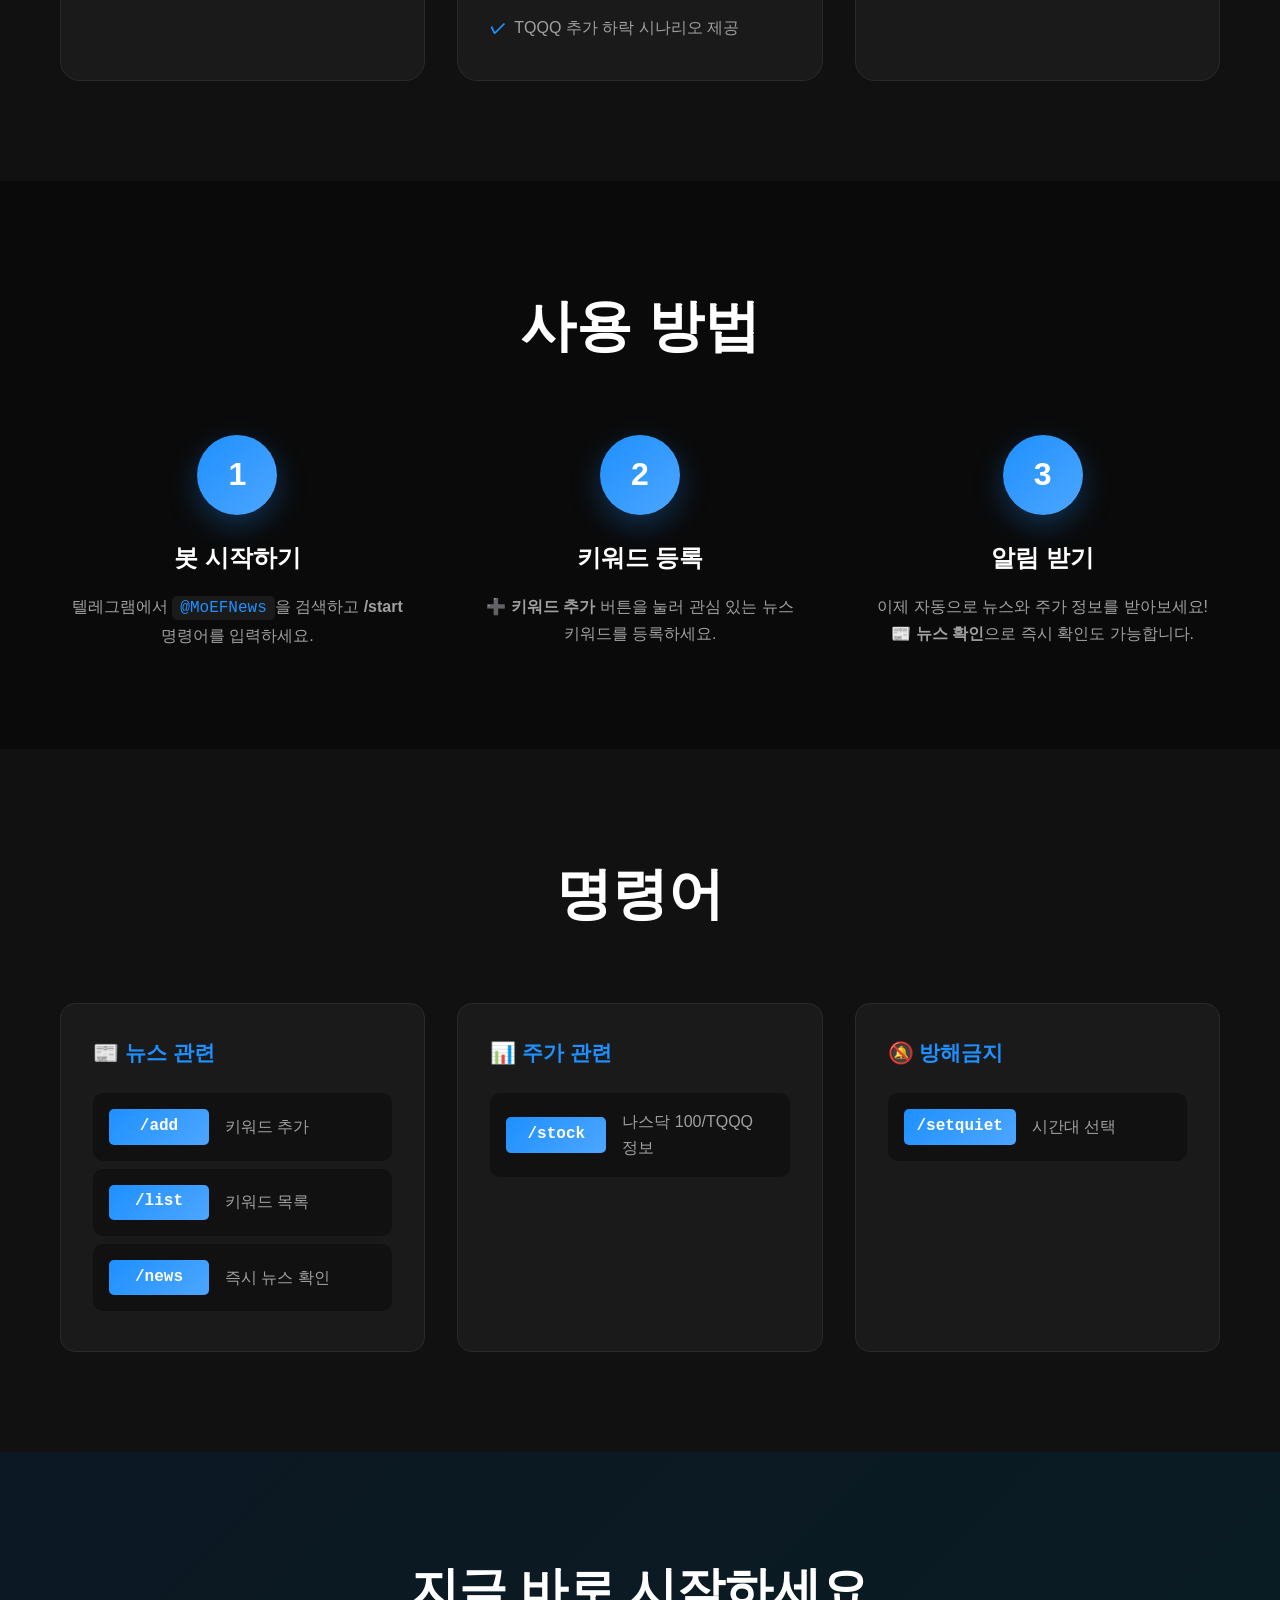
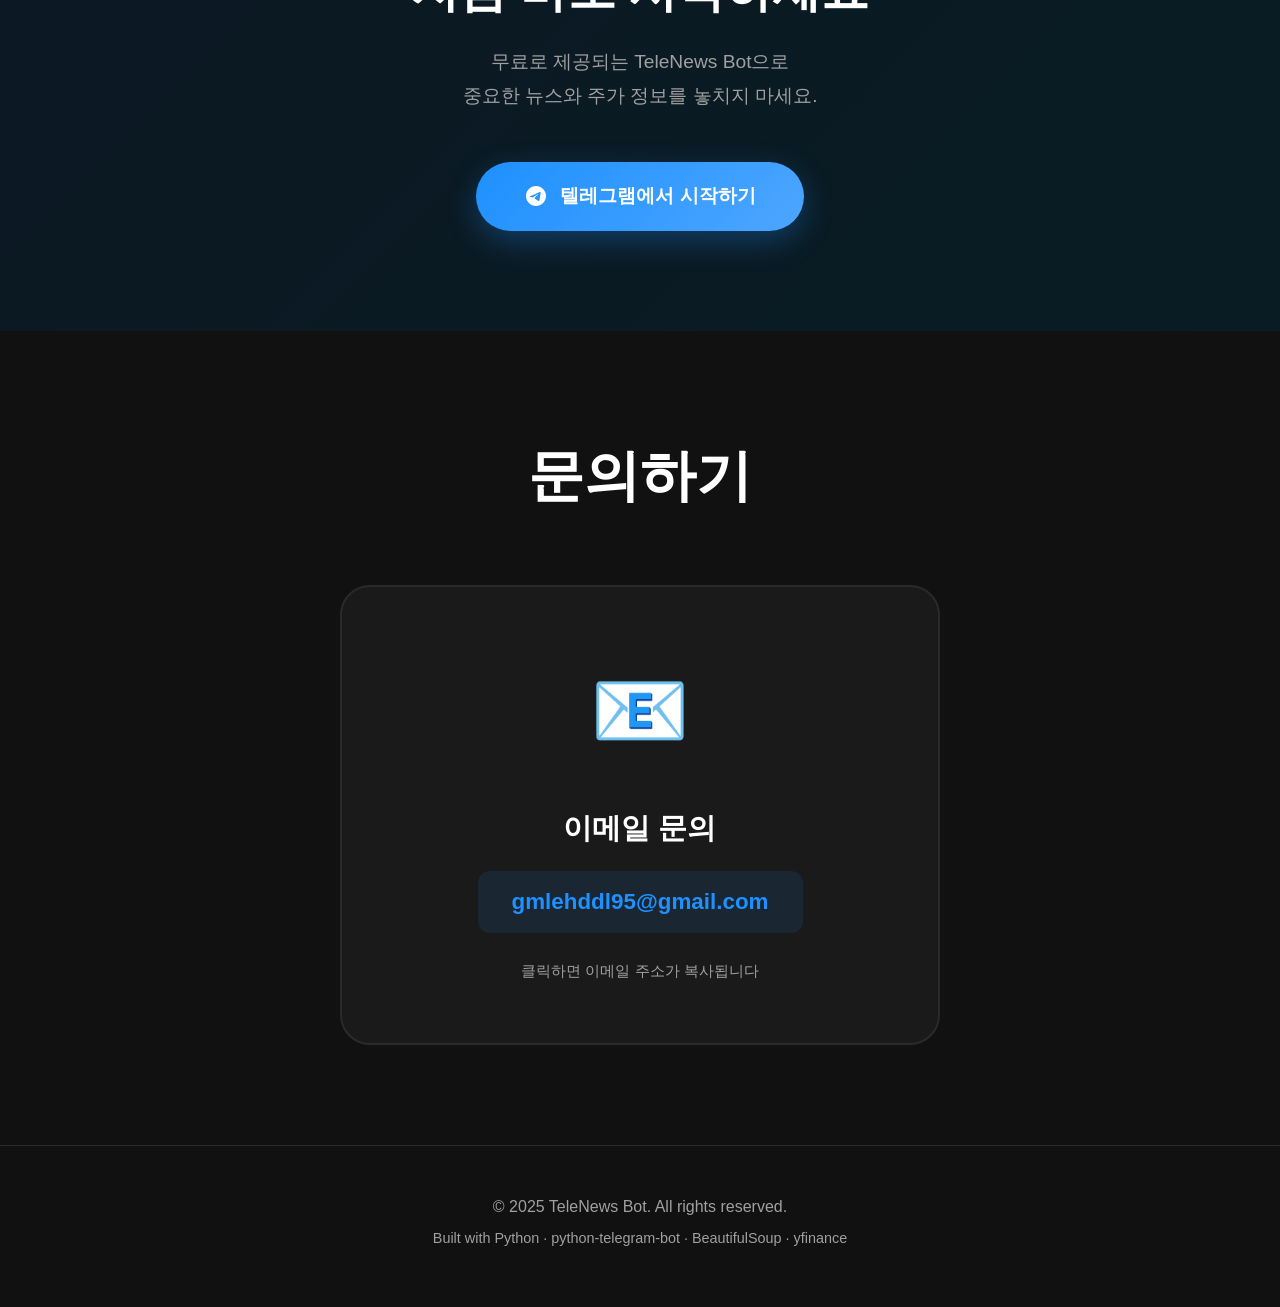
==== commit b75583ea: "주가 캐싱 1분으로 변경 및 단독/속보/긴급 키워드 최신순 정렬 추가" ====
--- a/website/index.html
+++ b/website/index.html
@@ -4,7 +4,6 @@
     <meta charset="UTF-8">
     <meta name="viewport" content="width=device-width, initial-scale=1.0">
     <title>TeleNews Bot - 실시간 뉴스 알림 텔레그램 봇</title>
-    <link rel="icon" type="image/png" href="logo.png">
     <link rel="stylesheet" href="style.css">
 </head>
 <body>
@@ -12,7 +11,6 @@
     <section class="hero">
         <div class="container">
             <div class="hero-content">
-                <img src="logo.png" alt="TeleNews Logo" class="hero-logo">
                 <h1 class="hero-title">
                     <span class="gradient-text">TeleNews Bot</span>
                 </h1>
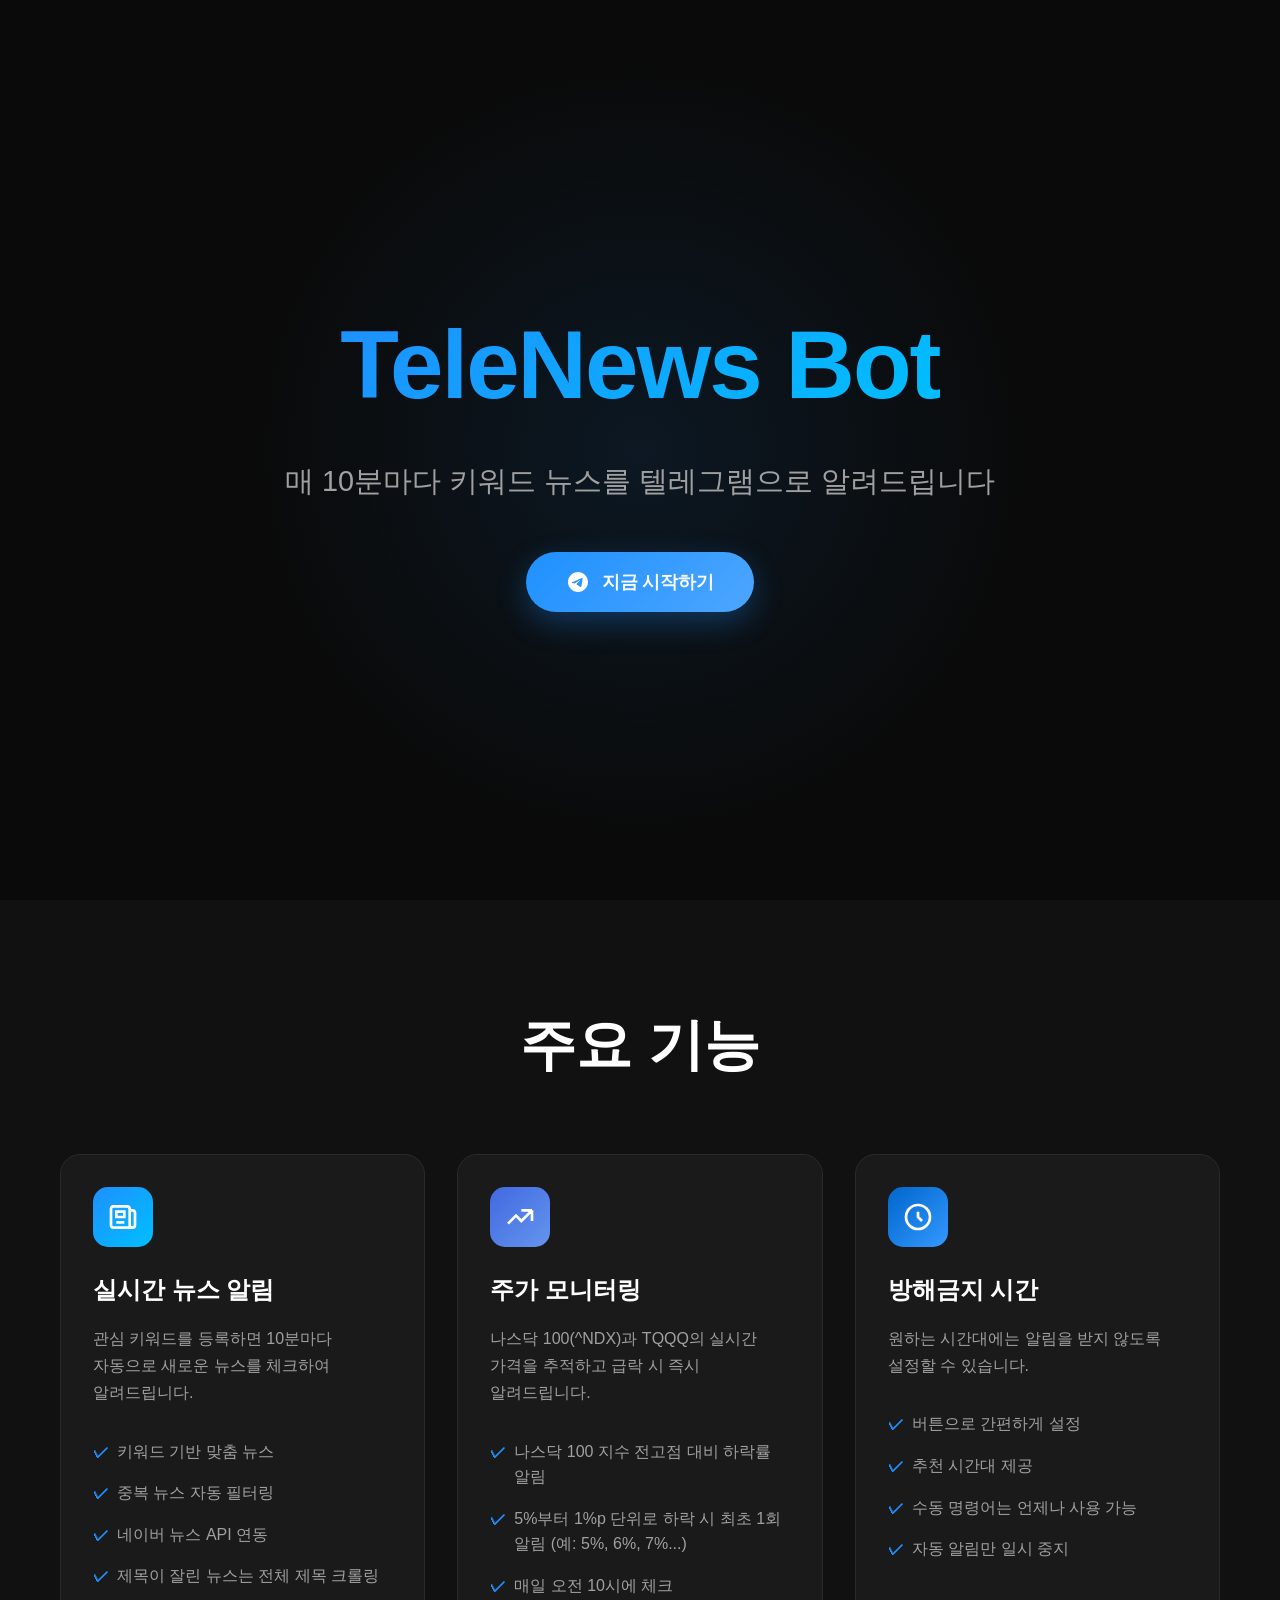
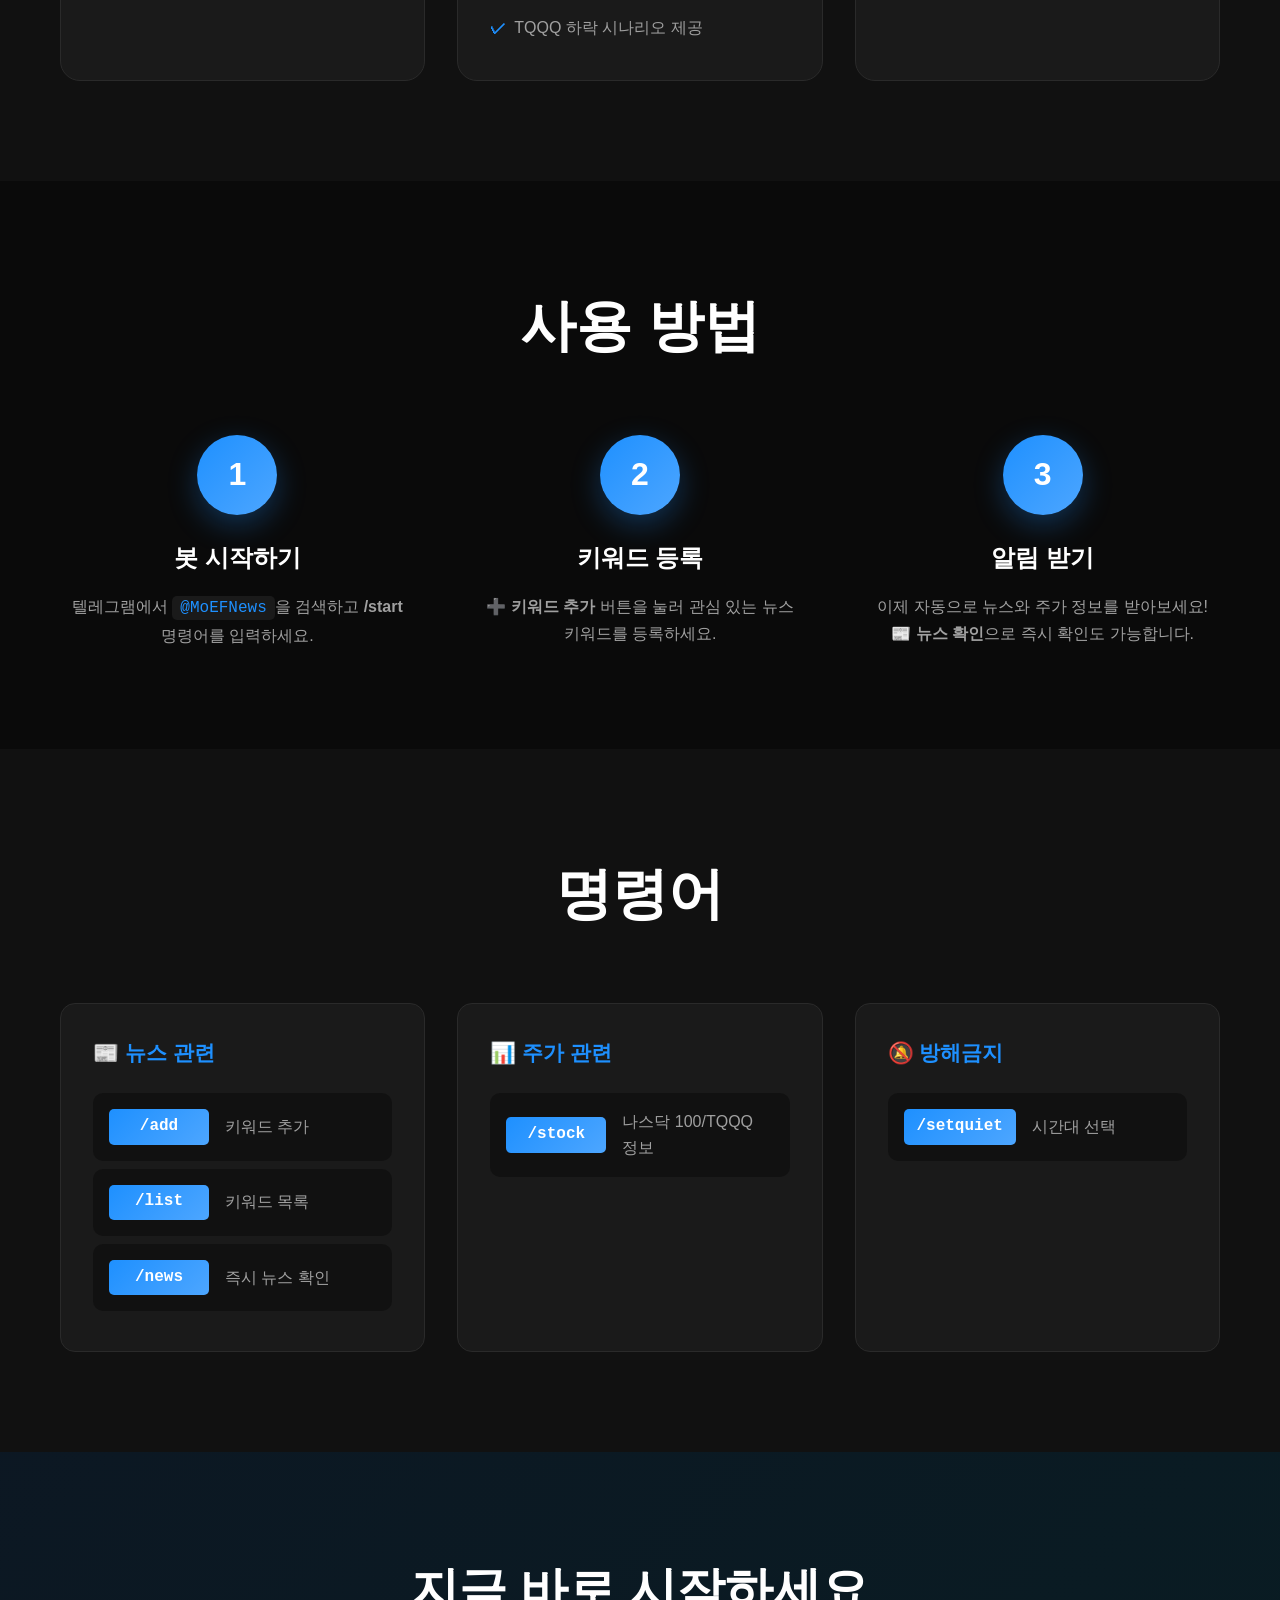
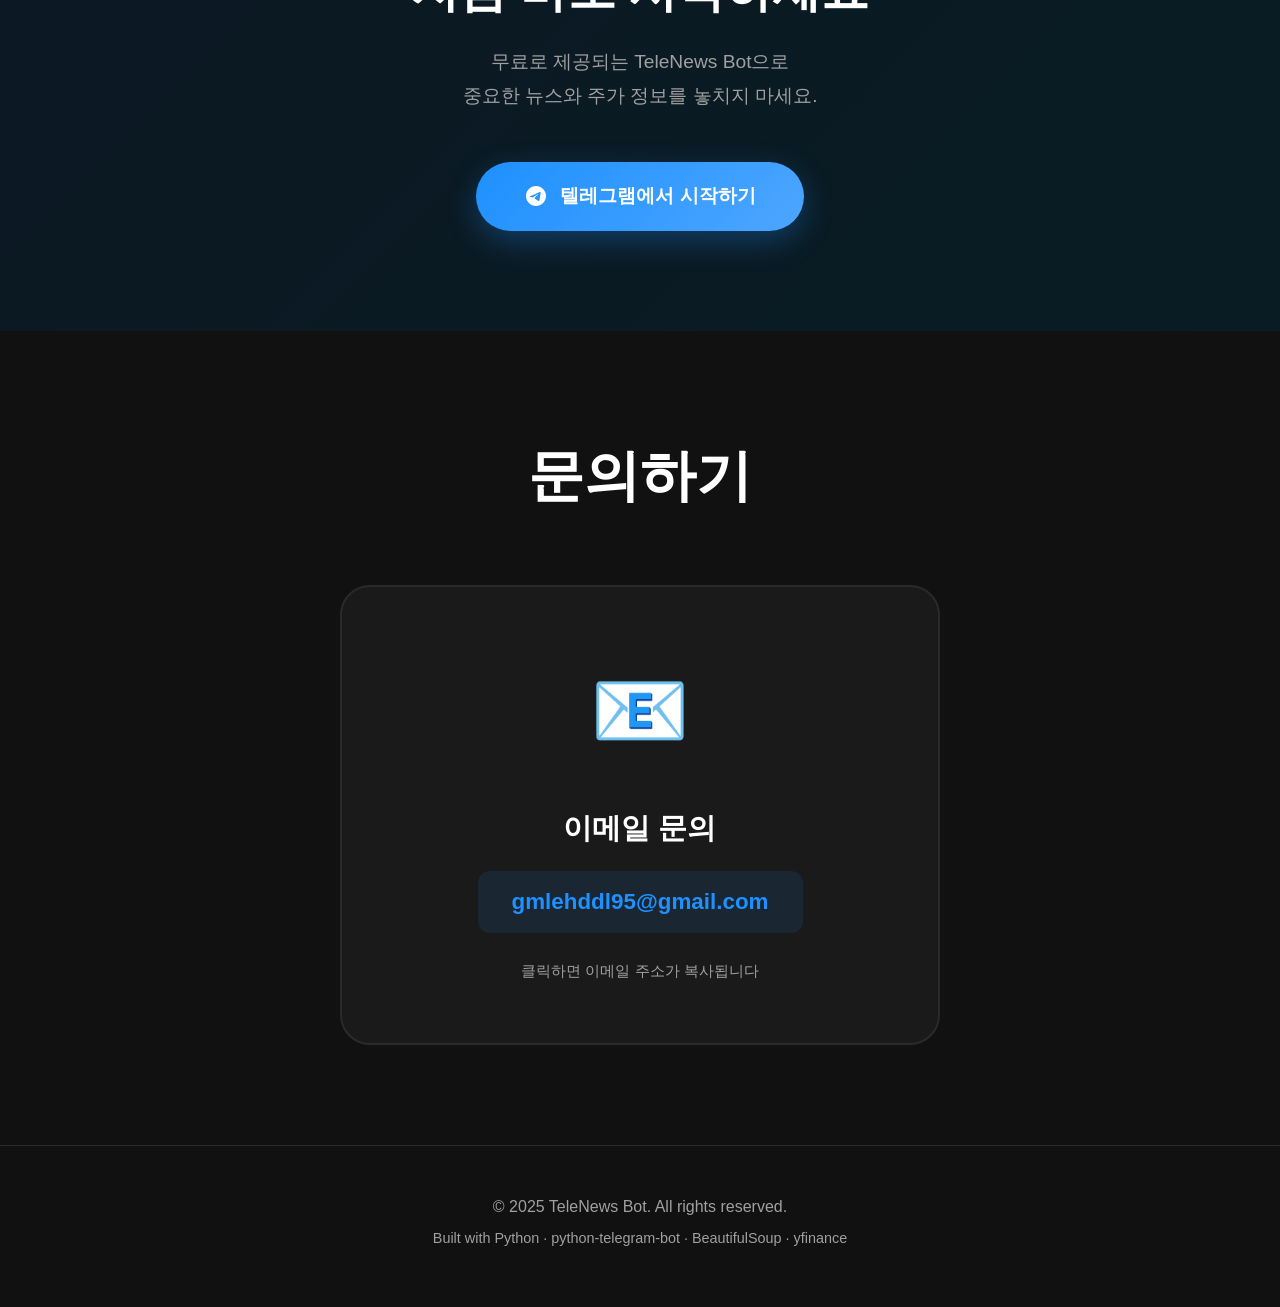
==== commit f19035f0: "Update website index.html" ====
--- a/website/index.html
+++ b/website/index.html
@@ -67,8 +67,8 @@
                     <ul class="feature-list">
                         <li>나스닥 100 지수 전고점 대비 하락률 알림</li>
                         <li>5%부터 1%p 단위로 하락 시 최초 1회 알림 (예: 5%, 6%, 7%...)</li>
-                        <li>2시간마다 자동 체크</li>
-                        <li>TQQQ 추가 하락 시나리오 제공</li>
+                        <li>매일 오전 10시에 체크</li>
+                        <li>TQQQ 하락 시나리오 제공</li>
                     </ul>
                 </div>
 
